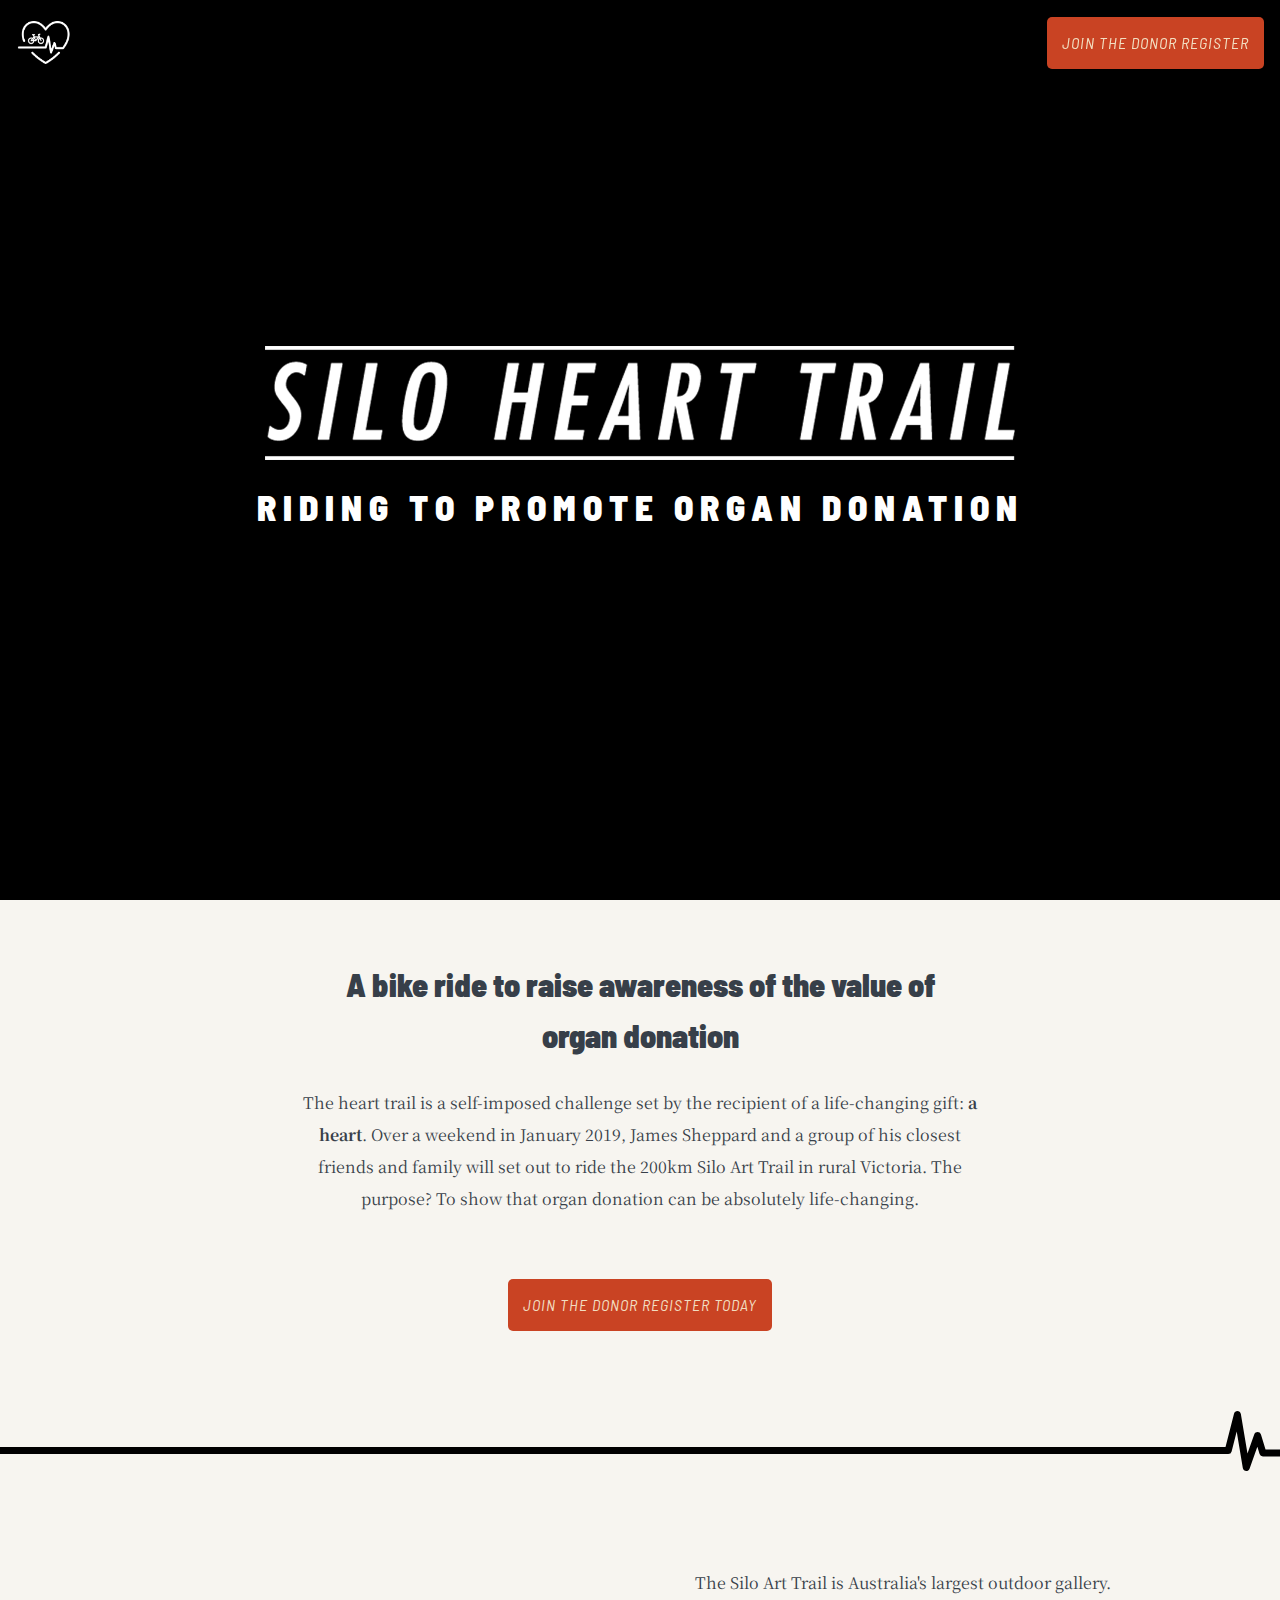
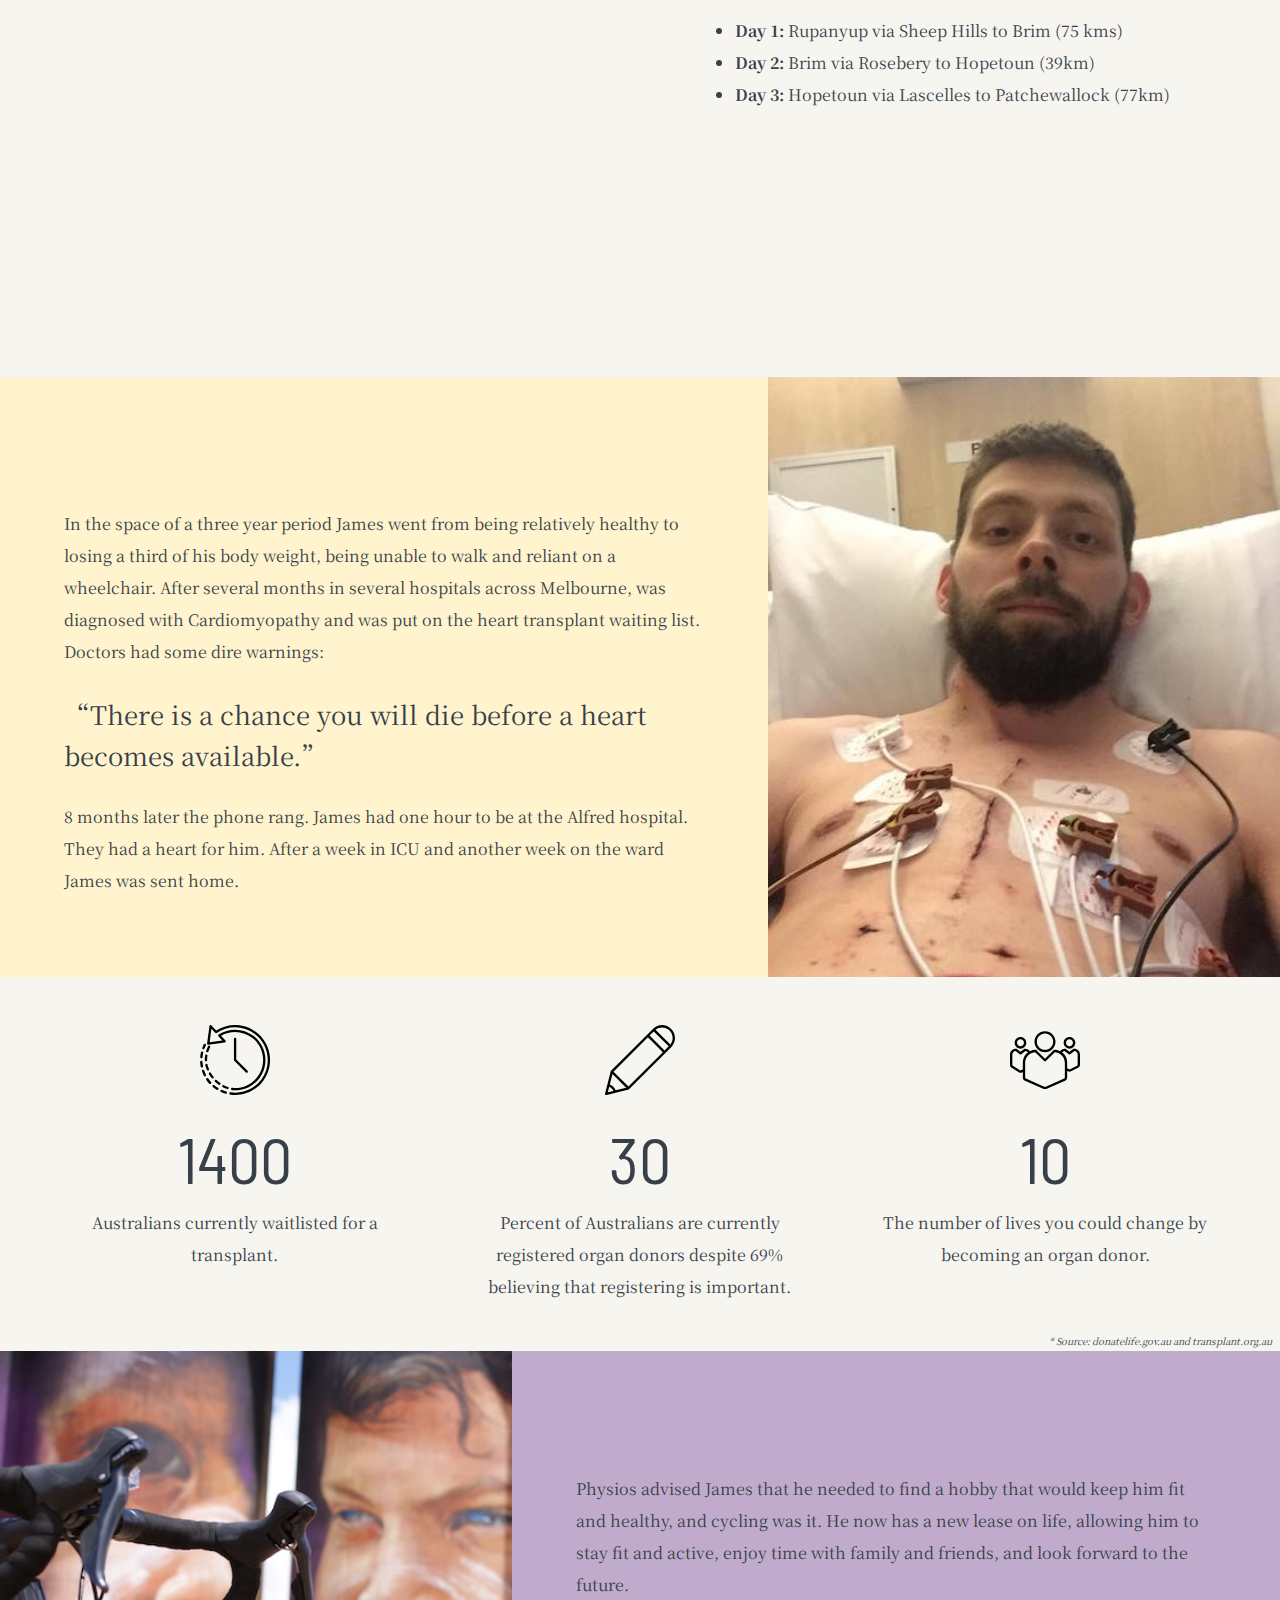
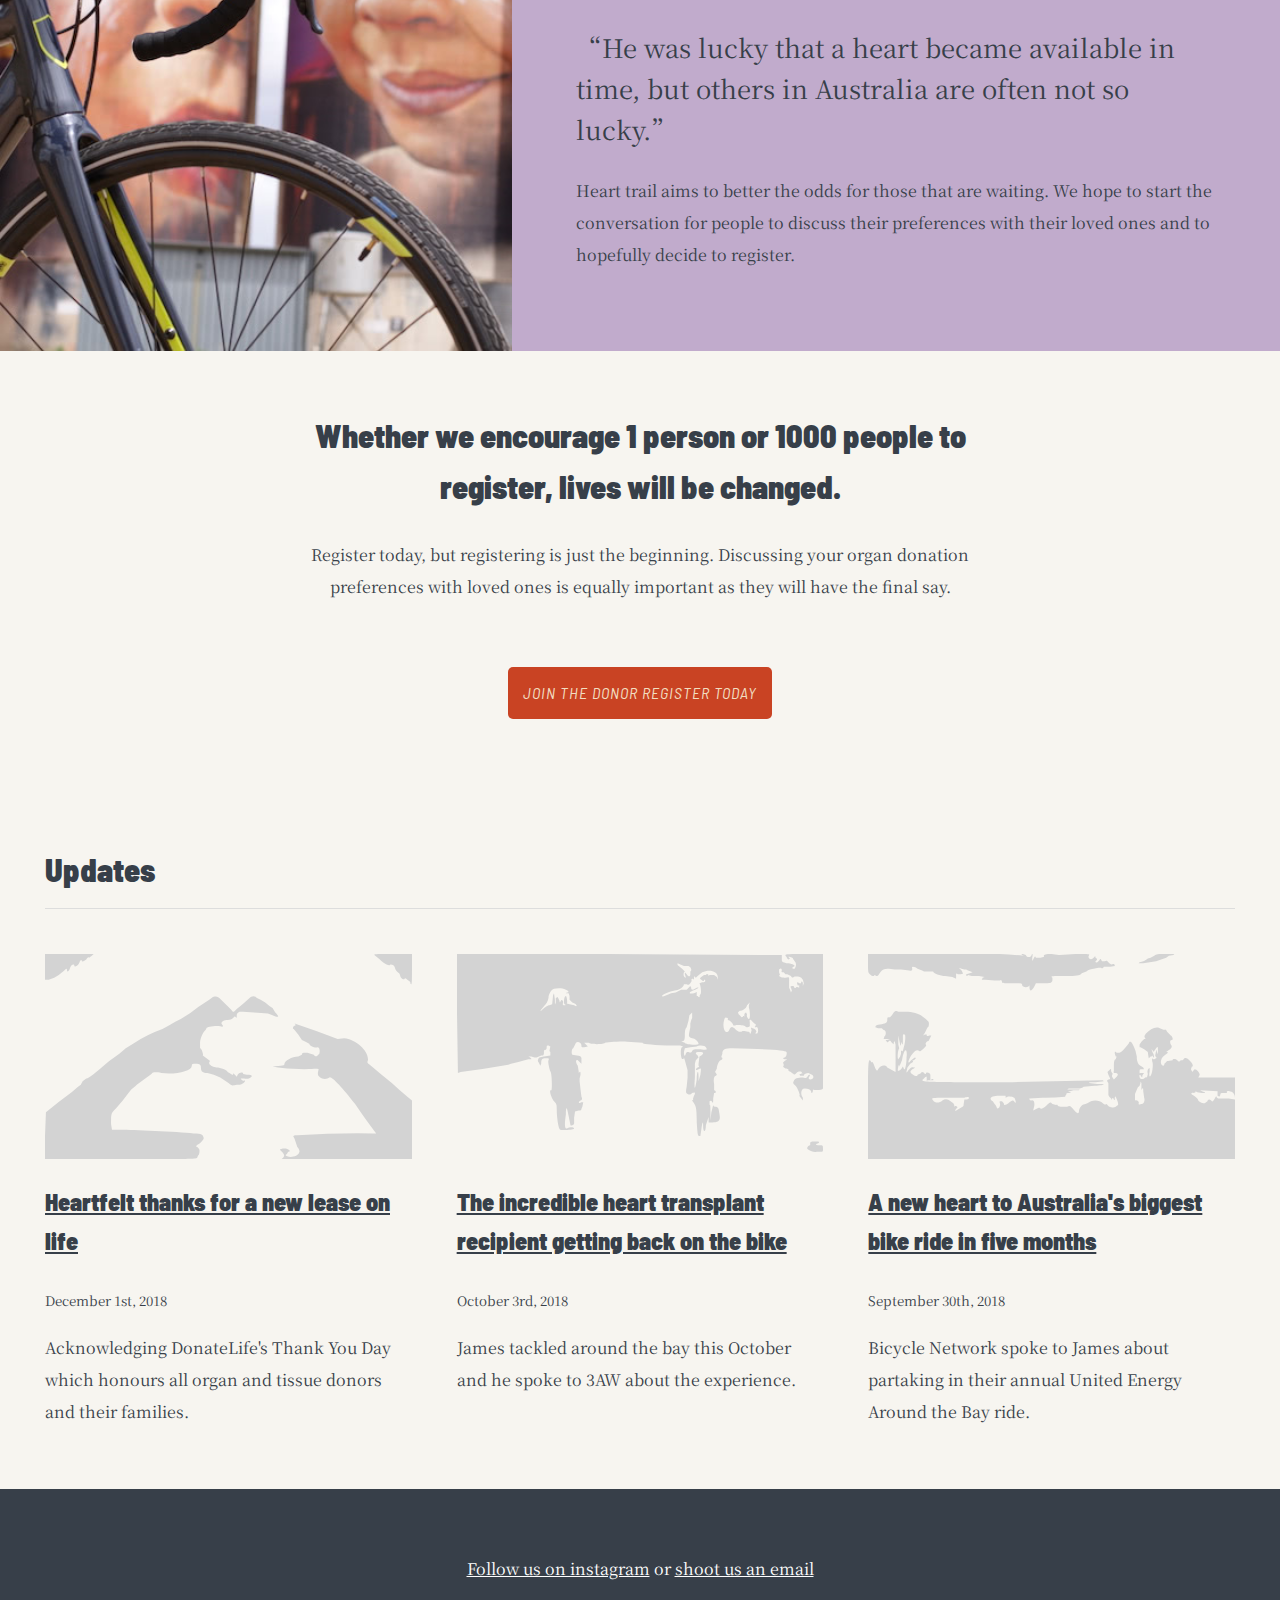
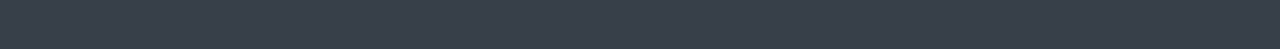
==== index.html @ fca8af02 "Release" ====
<!DOCTYPE html><html><head><meta charset="utf-8"/><meta http-equiv="x-ua-compatible" content="ie=edge"/><meta name="viewport" content="width=device-width, initial-scale=1, shrink-to-fit=no"/><link rel="preload" href="/component---src-layouts-index-js-cc454769aab9dc9fc3fd.js" as="script"/><link rel="preload" href="/component---src-pages-index-js-e115b8ac380784c0a01c.js" as="script"/><link rel="preload" href="/path---index-ddc762ea884801e87db3.js" as="script"/><link rel="preload" href="/app-7239549b64595fd2ca27.js" as="script"/><link rel="preload" href="/commons-a837d8909aac60784ccc.js" as="script"/><title data-react-helmet="true">Silo Heart Trail</title><link data-react-helmet="true" rel="apple-touch-icon" sizes="57x57" href="/apple-icon-57x57.png"/><link data-react-helmet="true" rel="apple-touch-icon" sizes="60x60" href="/apple-icon-60x60.png"/><link data-react-helmet="true" rel="apple-touch-icon" sizes="72x72" href="/apple-icon-72x72.png"/><link data-react-helmet="true" rel="apple-touch-icon" sizes="76x76" href="/apple-icon-76x76.png"/><link data-react-helmet="true" rel="apple-touch-icon" sizes="114x114" href="/apple-icon-114x114.png"/><link data-react-helmet="true" rel="apple-touch-icon" sizes="120x120" href="/apple-icon-120x120.png"/><link data-react-helmet="true" rel="apple-touch-icon" sizes="144x144" href="/apple-icon-144x144.png"/><link data-react-helmet="true" rel="apple-touch-icon" sizes="152x152" href="/apple-icon-152x152.png"/><link data-react-helmet="true" rel="apple-touch-icon" sizes="180x180" href="/apple-icon-180x180.png"/><link data-react-helmet="true" rel="icon" type="image/png" sizes="192x192" href="/android-icon-192x192.png"/><link data-react-helmet="true" rel="icon" type="image/png" sizes="32x32" href="/favicon-32x32.png"/><link data-react-helmet="true" rel="icon" type="image/png" sizes="96x96" href="/favicon-96x96.png"/><link data-react-helmet="true" rel="icon" type="image/png" sizes="16x16" href="/favicon-16x16.png"/><meta data-react-helmet="true" name="description" content="A bike ride to raise awareness for organ donation"/><meta data-react-helmet="true" name="image" content="https://www.hearttrail.com/og-image.jpg"/><meta data-react-helmet="true" property="og:url" content="https://www.hearttrail.com/"/><meta data-react-helmet="true" property="og:title" content="Silo Heart Trail"/><meta data-react-helmet="true" property="og:description" content="A bike ride to raise awareness for organ donation"/><meta data-react-helmet="true" property="og:image" content="https://www.hearttrail.com/og-image.jpg"/><meta data-react-helmet="true" name="twitter:card" content="summary_large_image"/><meta data-react-helmet="true" name="twitter:title" content="Silo Heart Trail"/><meta data-react-helmet="true" name="twitter:description" content="A bike ride to raise awareness for organ donation"/><meta data-react-helmet="true" name="twitter:image" content="https://www.hearttrail.com/og-image.jpg"/><style id="gatsby-inlined-css">@import url(https://fonts.googleapis.com/css?family=Noto+Serif+SC);@import url(https://fonts.googleapis.com/css?family=Barlow+Semi+Condensed:500,500i);*{box-sizing:border-box}body{background-color:#f7f5f0;color:#373f49;font-family:Noto Serif SC,serif;font-size:1em;line-height:2;margin:0}img{display:block;width:100%}h1,h2,h3{font-family:Barlow Semi Condensed,sans-serif;font-size:2em;font-weight:900;line-height:1.6}a{color:currentColor}.wrapper{width:calc(100% - 10vmin);margin:0 auto;padding:5vmin 0}.article-list{margin:0;padding:0;list-style:none;display:grid;grid-template-columns:repeat(auto-fit,minmax(200px,1fr));grid-gap:5vmin}.section-headline{padding:0 0 .4em;margin:0 0 5vmin;border-bottom:1px solid #ddd}.list-inline{margin:0;padding:0;list-style:none}.list-inline li{display:inline-block}.src-components-cta-button----styles-module---button---3pT_7{background-color:#c94323;border-radius:5px;color:#f2dec1;display:inline-block;font-family:Barlow Semi Condensed,sans-serif;font-style:italic;letter-spacing:1px;padding:10px 15px;text-decoration:none;text-transform:uppercase}.src-components-cta-button----styles-module---button---3pT_7:hover{background-color:#b33c1f}.src-components-cta-button----styles-module---button---3pT_7:active{background-color:#9e351b}.src-components-navigation----styles-module---navigation---39_J_{align-items:center;background:linear-gradient(rgba(0,0,0,.2),transparent);color:#000;display:flex;height:85px;justify-content:space-between;padding:1rem;position:fixed;margin:0;width:100%;z-index:1000}.src-components-navigation----styles-module---logoContainer---lOCb8{height:80%}.src-components-navigation----styles-module---logo---19_dL{height:100%;width:auto}.src-components-navigation----styles-module---ctaButton---2ELAG{box-shadow:0 5px 10px 0 rgba(0,0,0,.3)}.src-components-hero----styles-module---hero---2W0nP{background-color:#000;background-position:60% 100%;background-repeat:no-repeat;background-size:cover;color:#fff;display:flex;flex-direction:column;height:100vh;justify-content:center;text-align:center}.src-components-hero----styles-module---hero---2W0nP .src-components-hero----styles-module---title---2YGsY{margin:0 auto;max-width:90%}@media (min-width:576px){.src-components-hero----styles-module---hero---2W0nP .src-components-hero----styles-module---title---2YGsY{width:750px}}.src-components-hero----styles-module---hero---2W0nP .src-components-hero----styles-module---heroSubtitle---2w_hu{font-size:1rem;letter-spacing:3px;text-transform:uppercase}@media (min-width:576px){.src-components-hero----styles-module---hero---2W0nP .src-components-hero----styles-module---heroSubtitle---2w_hu{font-size:1.6rem;letter-spacing:4px;line-height:1}}@media (min-width:768px){.src-components-hero----styles-module---hero---2W0nP .src-components-hero----styles-module---heroSubtitle---2w_hu{font-size:2.05rem;letter-spacing:6px}}@media (min-width:992px){.src-components-hero----styles-module---hero---2W0nP .src-components-hero----styles-module---heroSubtitle---2w_hu{font-size:2.2rem;letter-spacing:7px}}.src-components-article-preview----styles-module---previewTitle---2T1il{font-size:1.5em}.src-components-article-preview----styles-module---tag---2JHIR{color:#a0a0a0;text-decoration:none;display:inline-block;padding:.33333rem .5rem;line-height:1;border-radius:2px;border:1px solid #a0a0a0;margin-right:.5em}.src-components-content-block----styles-module---contentBlock---3szlz{align-items:flex-end;display:flex;flex-direction:column}@media (min-width:768px){.src-components-content-block----styles-module---contentBlock---3szlz{flex-direction:row}.src-components-content-block----styles-module---contentBlock---3szlz.src-components-content-block----styles-module---imageLeft---1xeI3{flex-direction:row-reverse}}.src-components-content-block----styles-module---contentBlock---3szlz.src-components-content-block----styles-module---green---3M6R9{background-color:#b6d298}.src-components-content-block----styles-module---contentBlock---3szlz.src-components-content-block----styles-module---grey---1Sm4p{background-color:#a29fab}.src-components-content-block----styles-module---contentBlock---3szlz.src-components-content-block----styles-module---orange---1oyPn{background-color:#fcc397}.src-components-content-block----styles-module---contentBlock---3szlz.src-components-content-block----styles-module---purple---1hUdh{background-color:#c1abcc}.src-components-content-block----styles-module---contentBlock---3szlz.src-components-content-block----styles-module---red---2HUXj{background-color:#e27257}.src-components-content-block----styles-module---contentBlock---3szlz.src-components-content-block----styles-module---yellow---2DU6N{background-color:#fff4cd}.src-components-content-block----styles-module---contentContainer---2kOhf{padding:3rem 2rem}@media (min-width:768px){.src-components-content-block----styles-module---contentContainer---2kOhf{flex:1;padding:4rem}}.src-components-content-block----styles-module---content---6bc-O{max-width:700px}.src-components-content-block----styles-module---imageContainer---3Lcdu{background-size:cover;background-position:50% 50%;background-repeat:no-repeat;min-height:600px;width:100%}@media (min-width:768px){.src-components-content-block----styles-module---imageContainer---3Lcdu{align-self:stretch;width:40%}}.src-components-divider----styles-module---divider---ytRnc{display:flex;justify-content:flex-end;overflow:hidden;position:relative;width:100%}.src-components-divider----styles-module---divider---ytRnc:before{border-bottom:7px solid #000;content:"";position:absolute;top:36px;left:0;right:140px}.src-components-divider----styles-module---bike---1buzZ{position:absolute;height:20px;left:0;top:10px;width:auto}.src-components-divider----styles-module---line---6Bp6H{height:60px;margin:0 -10px;width:156px}.src-components-footer----styles-module---footer---2j8xa{background-color:#373f49;color:#fff;padding:3rem;text-align:center}.src-components-map----styles-module---mapBlock---3JMV6{display:flex;flex-direction:column-reverse;padding:3rem 0}@media (min-width:576px){.src-components-map----styles-module---mapBlock---3JMV6{flex-direction:row}}.src-components-map----styles-module---mapContainer---3e3XO{flex:1.2}.src-components-map----styles-module---contentContainer---1PGYp{flex:1;padding:3rem 2rem}.src-components-quote----styles-module---quote---2xmKM{font-size:1.6rem;line-height:1.6;text-align:center}@media (min-width:576px){.src-components-quote----styles-module---quote---2xmKM{text-align:left}}.src-components-quote-block----styles-module---quoteBlock---3FRM9{padding:2rem 3rem;text-align:center}.src-components-quote-block----styles-module---quoteBlock---3FRM9.src-components-quote-block----styles-module---green---3xyEG{background-color:#b6d298}.src-components-quote-block----styles-module---quoteBlock---3FRM9.src-components-quote-block----styles-module---grey---bXV7L{background-color:#a29fab}.src-components-quote-block----styles-module---quoteBlock---3FRM9.src-components-quote-block----styles-module---orange---j7e1D{background-color:#fcc397}.src-components-quote-block----styles-module---quoteBlock---3FRM9.src-components-quote-block----styles-module---purple---HpNTU{background-color:#c1abcc}.src-components-quote-block----styles-module---quoteBlock---3FRM9.src-components-quote-block----styles-module---red---a7MGt{background-color:#e27257}.src-components-quote-block----styles-module---quoteBlock---3FRM9.src-components-quote-block----styles-module---yellow---20Njt{background-color:#fff4cd}.src-components-quote-block----styles-module---contentContainer---ecSvd{margin:0 auto;max-width:700px}.src-components-stats----styles-module---stats---2e7qT{display:flex;flex-direction:column;padding:3rem 2rem;position:relative}@media (min-width:576px){.src-components-stats----styles-module---stats---2e7qT{align-items:flex-start;flex-direction:row}}.src-components-stats----styles-module---stat---2Im7V{display:flex;flex:1;padding-bottom:3rem}@media (min-width:576px){.src-components-stats----styles-module---stat---2Im7V{align-items:center;flex-direction:column;padding:0 2rem;text-align:center}}.src-components-stats----styles-module---stat---2Im7V:last-child{padding-bottom:0}.src-components-stats----styles-module---number---3-1wa{font-family:Barlow Semi Condensed,sans-serif;font-size:4rem;line-height:1;margin-bottom:1rem}.src-components-stats----styles-module---image---2kXVk{flex-shrink:0;height:70px;margin-right:2rem;width:70px}@media (min-width:576px){.src-components-stats----styles-module---image---2kXVk{margin-bottom:2rem;margin-right:0}}.src-components-stats----styles-module---disclaimer---RX7Ig{bottom:0;font-size:.6rem;font-style:italic;margin-bottom:0;position:absolute;right:.5rem}.src-pages----index-module---ctaButton---36VyM{margin:3rem 0}</style></head><body><div id="___gatsby"><div data-reactroot="" data-reactid="1" data-react-checksum="-1071280910"><nav role="navigation" class="src-components-navigation----styles-module---navigation---39_J_" data-reactid="2"><a class="src-components-navigation----styles-module---logoContainer---lOCb8" href="/" data-reactid="3"><img class="src-components-navigation----styles-module---logo---19_dL" src="/static/heart-logo.56ad425d.png" alt="Heart Trail Logo" data-reactid="4"/></a><a class="src-components-cta-button----styles-module---button---3pT_7 src-components-navigation----styles-module---ctaButton---2ELAG" href="https://donatelife.gov.au/hearttrail" data-reactid="5">Join the donor register</a></nav><div data-reactid="6"><!-- react-empty: 7 --><div class="src-components-hero----styles-module---hero---2W0nP" style="background-image:url(//images.ctfassets.net/rv58247zilug/5sikIWzqUMyYU4CMIKmEqe/7f3d601f1e54018a4fa730053cbeda6f/hero.jpg);" data-reactid="8"><div style="opacity:1;transform:translateY(0vh);" data-reactid="9"><img alt="Silo Heart Trail" class="src-components-hero----styles-module---title---2YGsY" src="/static/title.1c520381.png" data-reactid="10"/><h2 class="src-components-hero----styles-module---heroSubtitle---2w_hu" data-reactid="11">Riding to promote organ donation</h2></div></div><div class="src-components-quote-block----styles-module---quoteBlock---3FRM9" data-reactid="12"><div class="src-components-quote-block----styles-module---contentContainer---ecSvd" data-reactid="13"><h2 data-reactid="14">A bike ride to raise awareness of the value of organ donation</h2><p data-reactid="15"><!-- react-text: 16 -->The heart trail is a self-imposed challenge set by the recipient of a life-changing gift: <!-- /react-text --><strong data-reactid="17">a heart</strong><!-- react-text: 18 -->. Over a weekend in January 2019, James Sheppard and a group of his closest friends and family will set out to ride the 200km Silo Art Trail in rural Victoria. The purpose? To show that organ donation can be absolutely life-changing.<!-- /react-text --></p><a class="src-components-cta-button----styles-module---button---3pT_7 src-pages----index-module---ctaButton---36VyM" href="https://donatelife.gov.au/hearttrail" data-reactid="19">Join the donor register today</a></div></div><div class="src-components-divider----styles-module---divider---ytRnc" data-reactid="20"><img class="src-components-divider----styles-module---bike---1buzZ" src="[data-uri]" style="left:-35px;" data-reactid="21"/><img class="src-components-divider----styles-module---line---6Bp6H" src="[data-uri]" data-reactid="22"/></div><div class="src-components-map----styles-module---mapBlock---3JMV6" data-reactid="23"><div class="src-components-map----styles-module---mapContainer---3e3XO" data-reactid="24"><iframe src="https://snazzymaps.com/embed/119288" width="100%" height="400px" style="border:none;" data-reactid="25"></iframe></div><div class="src-components-map----styles-module---contentContainer---1PGYp" data-reactid="26"><!-- react-text: 27 -->The Silo Art Trail is Australia&#x27;s largest outdoor gallery.<!-- /react-text --><ul data-reactid="28"><li data-reactid="29"><strong data-reactid="30">Day 1:</strong><!-- react-text: 31 --> Rupanyup via Sheep Hills to Brim (75 kms)<!-- /react-text --></li><li data-reactid="32"><strong data-reactid="33">Day 2:</strong><!-- react-text: 34 --> Brim via Rosebery to Hopetoun (39km)<!-- /react-text --></li><li data-reactid="35"><strong data-reactid="36">Day 3:</strong><!-- react-text: 37 --> Hopetoun via Lascelles to Patchewallock (77km)<!-- /react-text --></li></ul></div></div><div class="src-components-content-block----styles-module---contentBlock---3szlz src-components-content-block----styles-module---yellow---2DU6N" data-reactid="38"><div class="src-components-content-block----styles-module---contentContainer---2kOhf" data-reactid="39"><div class="src-components-content-block----styles-module---content---6bc-O" data-reactid="40"><p data-reactid="41">In the space of a three year period James went from being relatively healthy to losing a third of his body weight, being unable to walk and reliant on a wheelchair. After several months in several hospitals across Melbourne, was diagnosed with Cardiomyopathy and was put on the heart transplant waiting list. Doctors had some dire warnings:</p><p class="src-components-quote----styles-module---quote---2xmKM" data-reactid="42"><!-- react-text: 43 -->“<!-- /react-text --><!-- react-text: 44 -->There is a chance you will die before a heart becomes available.<!-- /react-text --><!-- react-text: 45 -->”<!-- /react-text --></p><p data-reactid="46">8 months later the phone rang. James had one hour to be at the Alfred hospital. They had a heart for him. After a week in ICU and another week on the ward James was sent home.</p></div></div><div class="src-components-content-block----styles-module---imageContainer---3Lcdu" style="background-image:url(/static/james-recovery.f4b217a0.jpg);" data-reactid="47"></div></div><div class="src-components-stats----styles-module---stats---2e7qT" data-reactid="48"><div class="src-components-stats----styles-module---stat---2Im7V" data-reactid="49"><img alt="Clock icon" class="src-components-stats----styles-module---image---2kXVk" src="[data-uri]" data-reactid="50"/><div data-reactid="51"><div class="src-components-stats----styles-module---number---3-1wa" data-reactid="52">1400</div><div data-reactid="53">Australians currently waitlisted for a transplant.</div></div></div><div class="src-components-stats----styles-module---stat---2Im7V" data-reactid="54"><img alt="Pencil icon" class="src-components-stats----styles-module---image---2kXVk" src="[data-uri]" data-reactid="55"/><div data-reactid="56"><div class="src-components-stats----styles-module---number---3-1wa" data-reactid="57">30</div><div data-reactid="58">Percent of Australians are currently registered organ donors despite 69% believing that registering is important.</div></div></div><div class="src-components-stats----styles-module---stat---2Im7V" data-reactid="59"><img alt="People icon" class="src-components-stats----styles-module---image---2kXVk" src="[data-uri]" data-reactid="60"/><div data-reactid="61"><div class="src-components-stats----styles-module---number---3-1wa" data-reactid="62">10</div><div data-reactid="63">The number of lives you could change by becoming an organ donor.</div></div></div><p class="src-components-stats----styles-module---disclaimer---RX7Ig" data-reactid="64">* Source: donatelife.gov.au and transplant.org.au</p></div><div class="src-components-content-block----styles-module---contentBlock---3szlz src-components-content-block----styles-module---imageLeft---1xeI3 src-components-content-block----styles-module---purple---1hUdh" data-reactid="65"><div class="src-components-content-block----styles-module---contentContainer---2kOhf" data-reactid="66"><div class="src-components-content-block----styles-module---content---6bc-O" data-reactid="67"><p data-reactid="68">Physios advised James that he needed to find a hobby that would keep him fit and healthy, and cycling was it. He now has a new lease on life, allowing him to stay fit and active, enjoy time with family and friends, and look forward to the future.</p><p class="src-components-quote----styles-module---quote---2xmKM" data-reactid="69"><!-- react-text: 70 -->“<!-- /react-text --><!-- react-text: 71 -->He was lucky that a heart became available in time, but others in Australia are often not so lucky.<!-- /react-text --><!-- react-text: 72 -->”<!-- /react-text --></p><p data-reactid="73">Heart trail aims to better the odds for those that are waiting. We hope to start the conversation for people to discuss their preferences with their loved ones and to hopefully decide to register.</p></div></div><div class="src-components-content-block----styles-module---imageContainer---3Lcdu" style="background-image:url(/static/bike-close-up.6ebe3f73.jpg);" data-reactid="74"></div></div><div class="src-components-quote-block----styles-module---quoteBlock---3FRM9" data-reactid="75"><div class="src-components-quote-block----styles-module---contentContainer---ecSvd" data-reactid="76"><h2 data-reactid="77">Whether we encourage 1 person or 1000 people to register, lives will be changed.</h2><p data-reactid="78">Register today, but registering is just the beginning. Discussing your organ donation preferences with loved ones is equally important as they will have the final say.</p><a class="src-components-cta-button----styles-module---button---3pT_7 src-pages----index-module---ctaButton---36VyM" href="https://donatelife.gov.au/hearttrail" data-reactid="79">Join the donor register today</a></div></div><div class="wrapper" data-reactid="80"><h2 class="section-headline" data-reactid="81">Updates</h2><ul class="article-list" data-reactid="82"><li data-reactid="83"><div data-reactid="84"><div class=" gatsby-image-outer-wrapper" style="position:relative;" data-reactid="85"><div class=" gatsby-image-wrapper" style="position:relative;overflow:hidden;" data-reactid="86"><div style="width:100%;padding-bottom:56%;" data-reactid="87"></div><img alt="" src="data:image/svg+xml,%3csvg xmlns=&#x27;http://www.w3.org/2000/svg&#x27; width=&#x27;400&#x27; height=&#x27;224&#x27; viewBox=&#x27;0 0 400 224&#x27; version=&#x27;1&#x27;%3e%3cpath d=&#x27;M0 14v14h4l6-2 5-3 6-5c2-2 3-3 3 0 0 2 2 1 3-2 1-4 5-6 5-3 1 2 5-1 6-5 1-1 1-2 2-1 0 2 2 1 5-1 1-2 3-3 3-2l3-2 2-2H0v14M359 1l6 5c4 4 9 7 11 6 1-1 4 0 5 2 1 4 3 6 5 7l1 2c0 3 4 6 5 4 1-1 1 0 4 2 2 1 3 3 2 3l1 1c1 1 1-5 1-16V0h-21c-17 0-21 0-20 1M183 47l-4 3-12 8a111 111 0 0 1-19 13l-6 3-7 4-7 4a149 149 0 0 0-32 16l-8 5-7 6-11 8c-17 15-24 20-25 19l-4 3-2 4-3 2-7 6a455 455 0 0 0-28 22l-1 26v25h83c82 0 83 0 83-2l1-2c1 0 2-5 1-7l-2-2c-2 0-1-2 1-3s6-5 6-7c-1-4-2-5-11-5-18-2-68-4-79-4H73l-1-6c0-12 0-12 5-17a156 156 0 0 0 14-17l3-4 5-4 1-1 16-12c2-2 4-2 11-1 15 2 33-2 33-8 0-2 1-2 4-2 5 0 6 1 6 5 0 3 2 5 7 5l7 2 7 3 9 6c3 3 4 3 9 2 5 0 7-1 9-4v-1c-1 1-3 0-4-1s-1-1 3-1c3 1 6 0 7-1 3-2 1-3-4-3l-4-1c0-2-4-2-6 1l-1 2-2-2c-2-2-2-2-2 0h-1l-3-2-2-1c0-2-8-5-12-5-3 0-7-2-8-4v-2l1-1-4-3-4-3c1-2-2-9-3-8v-6c0-5 4-13 6-14l1-2c0-1 9-3 15-2 3 1 4 0 2-2s1-5 6-5c3 0 4 0 6-2s2-2 3-1 1 1 1-2c0-2 1-3 3-4h4l12 1 15 1 5 2c7 3 8 2 3-3l-3-5-3-2-5-4-5-3-4-2c-3-3-6-2-8 0a218 218 0 0 1-14 12c-4 4-4 4-6 1l-13-13c-3-2-6-2-7-1m89 29l1 1v1c-2 0-4 3-2 4l1 1 4 5 4 6 4 2 4 2c0 2 6 5 9 4 2 0 3 3 2 7-3 3-4 4-6 1l-7-2c-5 0-6 0-6 2l-4 2c-7 0-15 5-15 8 0 2-1 2-4 2l-9 1 6 1 10 1 19 1c15-1 16-1 15 1-1 4-1 6 2 8 2 2 8 2 10 0s14 11 28 29a619 619 0 0 0 23 32h-4a1022 1022 0 0 0-82 2c-4 0-5 1-4 2l1 2 3 9c2 2 3 5 2 6-1 4-9 6-13 4-2 0-2-2-1-2l1-1 1-2c3 0 2-2-1-3s-8 0-8 1l3 3c2 3 2 3 1 5l-2 2h142v-64l-5-4a356 356 0 0 1-17-15 1029 1029 0 0 1-24-20c-3-2-3-3-2-5 1-10-13-23-26-24l-7 1a958 958 0 0 0-47-17&#x27; fill=&#x27;lightgray&#x27; fill-rule=&#x27;evenodd&#x27;/%3e%3c/svg%3e" style="position:absolute;top:0;left:0;transition:opacity 0.5s;width:100%;height:100%;object-fit:cover;object-position:center;opacity:1;transition-delay:0.25s;" data-reactid="88"/><noscript data-reactid="89"><img src="//images.ctfassets.net/rv58247zilug/60oA6UgjleqS6QG0GMuuui/7000625d0f9978e5c722c42d870b5686/beautiful-hands-heart.jpg?w=350&h=196&q=50&fit=scale" srcset="//images.ctfassets.net/rv58247zilug/60oA6UgjleqS6QG0GMuuui/7000625d0f9978e5c722c42d870b5686/beautiful-hands-heart.jpg?w=88&h=49&q=50&fit=scale 88w,
//images.ctfassets.net/rv58247zilug/60oA6UgjleqS6QG0GMuuui/7000625d0f9978e5c722c42d870b5686/beautiful-hands-heart.jpg?w=175&h=98&q=50&fit=scale 175w,
//images.ctfassets.net/rv58247zilug/60oA6UgjleqS6QG0GMuuui/7000625d0f9978e5c722c42d870b5686/beautiful-hands-heart.jpg?w=350&h=196&q=50&fit=scale 350w,
//images.ctfassets.net/rv58247zilug/60oA6UgjleqS6QG0GMuuui/7000625d0f9978e5c722c42d870b5686/beautiful-hands-heart.jpg?w=525&h=294&q=50&fit=scale 525w,
//images.ctfassets.net/rv58247zilug/60oA6UgjleqS6QG0GMuuui/7000625d0f9978e5c722c42d870b5686/beautiful-hands-heart.jpg?w=700&h=392&q=50&fit=scale 700w,
//images.ctfassets.net/rv58247zilug/60oA6UgjleqS6QG0GMuuui/7000625d0f9978e5c722c42d870b5686/beautiful-hands-heart.jpg?w=1050&h=588&q=50&fit=scale 1050w,
//images.ctfassets.net/rv58247zilug/60oA6UgjleqS6QG0GMuuui/7000625d0f9978e5c722c42d870b5686/beautiful-hands-heart.jpg?w=6960&h=3898&q=50&fit=scale 6960w" alt="" sizes="(max-width: 350px) 100vw, 350px" style="position:absolute;top:0;left:0;transition:opacity 0.5s;transition-delay:0.5s;opacity:1;width:100%;height:100%;object-fit:cover;object-position:center"/></noscript></div></div><h3 class="src-components-article-preview----styles-module---previewTitle---2T1il" data-reactid="90"><a href="/blog/heartfelt-thanks-for-a-new-lease-on-life" data-reactid="91">Heartfelt thanks for a new lease on life</a></h3><small data-reactid="92">December 1st, 2018</small><p data-reactid="93"><p>Acknowledging DonateLife's Thank You Day which honours all organ and tissue donors and their families.</p></p></div></li><li data-reactid="94"><div data-reactid="95"><div class=" gatsby-image-outer-wrapper" style="position:relative;" data-reactid="96"><div class=" gatsby-image-wrapper" style="position:relative;overflow:hidden;" data-reactid="97"><div style="width:100%;padding-bottom:56%;" data-reactid="98"></div><img alt="" src="data:image/svg+xml,%3csvg xmlns=&#x27;http://www.w3.org/2000/svg&#x27; width=&#x27;400&#x27; height=&#x27;224&#x27; viewBox=&#x27;0 0 400 224&#x27; version=&#x27;1&#x27;%3e%3cpath d=&#x27;M0 65l1 65 3-1a1155 1155 0 0 0 52-8l3-1 8-2 11-3c4 0 4 0 2-2l-2-1h3l4 1h2l5-2c3 0 3-1 3-4 0-2 1-3 2-2l1-2c0-3 0-3 2-3l2 1-1 5 1 1v4l-7 1-5 1c-2 2-2 5-1 5l1 2 1 2 1-2c0-5 1-6 5-6 3 0 4 0 3 2-1 1 1 10 2 12 2 2 2 22 1 21-3-1 0 8 3 12 3 3 3 4 3 9 0 9 2 22 4 22 3 1 14 0 15-1 0-2-5-2-7-1-3 2-4-1-2-15 0-9 1-9 3 2l2 10c1 1 4 0 4-2v-6l1-7 4-1c2 0 3 0 3-2l1-2 1-5h-2c-3 2-4 0-1-2 2-1 2-2 1-4l-1-8-1-9v-3l1-4c0-3 0-4-1-3s-1 1-1-1l-1-6c-3-4-2-7 0-6l2 2 2 2v-6c0-2-2-3-5-3l-5-1c-1-1-1-6 1-7l1-2 2-4c2-2 6 0 6 3 0 2 0 2 3 2l4-1-1-1-3-3h5c1 2 17 2 18 0 0 0 17-2 24-1a433 433 0 0 0 17 1c-1 1 5 2 26 3h15l3 1-1 1c-1-1-2 5-1 10 0 3 3 4 3 1l1 3 3 11v8l-1 10c-1 6-1 7 1 8s3 1 5-1c3-1 3-1 3 1l-1 2-1 3v2c-2-1-1 0 1 3s3 5 3 21c1 14 1 15 4 15l1-7c1-8 2-11 2-4 0 8 3 7 3-1a11417 11417 0 0 0 3-9v6h4c7 0 9-2 8-8-1-7-1-8-4-9-2 0-3-1-3-2l-2 8-1 9v-9c0-6 0-9-1-8v-4c1-1 2-1 3 1 1 1 1 1 1-4l1-6c2 0 3-2 0-3v-7c-1-5 0-9 2-9l1-1-1-2-1-1 1-2 1-2c0-3 2-8 4-9 2 0 3-3 1-3v-1l1-3c0-5 3-6 11-6 42 1 58 2 59 4 1 1 0 6-2 6l-2 1 2 1h3l-3 2c-2 2-2 2-1 3v2c-1 1-1 1 2 3 2 0 4 1 3 2l1 1 2 1 1 1 2 1c0 1 1 1 3-1s6-2 6 0c1 1 0 1-1 1-2 0-2 0-1 2h4c0-2 3-3 5-3l4 2c3 2 1 5-2 5-2 0-2-2-1-3l1-2c-1 0-2 0-3 2-1 1-2 2-5 1-6 0-9 1-10 4-1 2-1 2 2 5 2 2 6 11 4 11l4 5v-3c-3-4-2-10 2-10s6 1 7 3c0 3 2 2 2-1v-1c2 1 10 1 11-1l1-74V0h-21c-21 0-23 0-20 3l1 2 1 1 2-1-1-1-1-1c1 0 6 1 5 2l2 3c2 2 2 5 0 8h-2c-1-1 0-2 1-2l1-1c0-1-3-3-9-3-4-1-5-1-5-4V1h-24L165 0H0v65m241-53l5 4 3 3c-2 1-2 6 1 7v-1l-1-3c0-2 0-2 2 0 2 3 4 3 4 0v-3c2-1 1-5-2-6h-5l-7-3v2m111 5v3l1 3c-3 1 2 3 6 3 3-1 4-1 4 1v10l1 2 1 3 1-2-1-3c-1-1-1-1 1-2h2c0 2 2 3 3 1h1l2 1v-3c-1 1-2 0-2-1-1-2 0-3 2-1h2c0-3 2-2 2 0v3l1-3-1-4-1-1c0-2-7-3-9-2-1 1-2 1-3-1l-4-2h-2l-2-2c-2 0-3 0-2-2 0-2-1-3-3-1m-84 3l-5 4c-2 2-2 2-3 1s-1-1-1 1v2l-1-1h-1l-1 1c1 1 0 3-1 4-2 2-2 2-4 1h-3c0 3-5 6-10 7-6 1-13 4-14 6 0 1 4 0 10-3l5-1 6-3h6l4-4 1 2c0 2 0 2 2 2l4-2c4-1 1 1-4 3s-5 4 1 3l2-1c1-1 1 0 1 1v3h1c1 2 3 1 2 0l1-2c1 0 1-8-1-12l3-1c3 0 4-1 3-3h-1c0 2-1 2-3 0-2-1-2-1 0-3l3-2h2c1-2 3-1 3 1l1-1h5l3 2 1 3v-3c0-6-9-9-17-5M106 38c-3 1-6 6-6 10-1 4-2 6-5 9l-4 5h1c3-3 7-6 9-6l3-1 1-10 1-2 1 7c0 6 0 6 1 3v-5l2-1 2 4c0 2 1 2 1 1 1-3 3-2 3 1-1 3 0 3 1 3 2 0 2 0 1-1-2 0-1-9 1-9 1 0 2 7 1 8l3 1 5 1 2 1c2 0 0-3-4-4l-3-3v-4l-1-3h-3l1-1c3 0 2-2-1-3-4-2-9-2-13-1m211 18c-1 4-5 6-8 6l-2 2 1 2 1 1 2 2c3 0 3 0 3-2s1-3 2-3l1 2c-1 2 1 5 2 5 2 0 1-11 0-12v-3l1-3-3 3m-63 11l-1 6-2 7c-2 2-2 5-2 9 0 5-1 6-2 6l-2 1h1l3 1c0 2 15 3 15 1s-4-6-7-6c-4-1-4-2-3-7l1-5v-4l1-4 1-2v-6l-3 3m38 5c-2 6 0 15 4 13l1-1 1-2c2-3 3-3 7 1 3 2 5 3 7 1h2l4 1c1 0 2 0 2 2h1l1-4c-1-2-1-3 1-2 3 0 5 4 4 4l-1 2h2c2-2 1-8-1-7-2 0-2 0-1-1 1-2 1-2-1-3l-3-3c-1-2-3-1-2 1v4c1 2-4 3-5 1-1-1-9-2-11-1h-2c0-2-4-6-6-6v-2c-3-1-3-1-4 2m-30 29l-7 1-6 1-1 4c0 4 1 6 2 2 1-2 1-2 3-2 2 1 3 1 4-1s2-2 9-2c7 1 8 1 6-2 0-2-7-3-10-1m-1 8l2 2 1 2-1 1-2 2-1 4v15c-1 14 0 15 2 2 0-9 2-11 2-3v5l2-7c1-7 1-8-2-6s-4 0-1-2c2-1 2-1 1-2v-2l1-8 2-1 2-2c0-2-1-2-4-2s-4 0-4 2m127 96l-2 1v3c-2 0-4 3-3 4 2 2 8 4 10 3h4c3 0 3 0 3-3 0-4 0-4-4-4s-5-1-2-2c2-1 2-1 1-2h-7&#x27; fill=&#x27;lightgray&#x27; fill-rule=&#x27;evenodd&#x27;/%3e%3c/svg%3e" style="position:absolute;top:0;left:0;transition:opacity 0.5s;width:100%;height:100%;object-fit:cover;object-position:center;opacity:1;transition-delay:0.25s;" data-reactid="99"/><noscript data-reactid="100"><img src="//images.ctfassets.net/rv58247zilug/5gAJuQdnssEAuWueSCUWyK/3b7d6ae7cbd45f18f62e91e3aa967209/around-the-bay-2018.jpg?w=350&h=196&q=50&fit=scale" srcset="//images.ctfassets.net/rv58247zilug/5gAJuQdnssEAuWueSCUWyK/3b7d6ae7cbd45f18f62e91e3aa967209/around-the-bay-2018.jpg?w=88&h=49&q=50&fit=scale 88w,
//images.ctfassets.net/rv58247zilug/5gAJuQdnssEAuWueSCUWyK/3b7d6ae7cbd45f18f62e91e3aa967209/around-the-bay-2018.jpg?w=175&h=98&q=50&fit=scale 175w,
//images.ctfassets.net/rv58247zilug/5gAJuQdnssEAuWueSCUWyK/3b7d6ae7cbd45f18f62e91e3aa967209/around-the-bay-2018.jpg?w=350&h=196&q=50&fit=scale 350w,
//images.ctfassets.net/rv58247zilug/5gAJuQdnssEAuWueSCUWyK/3b7d6ae7cbd45f18f62e91e3aa967209/around-the-bay-2018.jpg?w=525&h=294&q=50&fit=scale 525w,
//images.ctfassets.net/rv58247zilug/5gAJuQdnssEAuWueSCUWyK/3b7d6ae7cbd45f18f62e91e3aa967209/around-the-bay-2018.jpg?w=700&h=392&q=50&fit=scale 700w,
//images.ctfassets.net/rv58247zilug/5gAJuQdnssEAuWueSCUWyK/3b7d6ae7cbd45f18f62e91e3aa967209/around-the-bay-2018.jpg?w=1000&h=560&q=50&fit=scale 1000w" alt="" sizes="(max-width: 350px) 100vw, 350px" style="position:absolute;top:0;left:0;transition:opacity 0.5s;transition-delay:0.5s;opacity:1;width:100%;height:100%;object-fit:cover;object-position:center"/></noscript></div></div><h3 class="src-components-article-preview----styles-module---previewTitle---2T1il" data-reactid="101"><a href="/blog/the-incredible-heart-transplant-recipient-getting-back-on-the-bike" data-reactid="102">The incredible heart transplant recipient getting back on the bike</a></h3><small data-reactid="103">October 3rd, 2018</small><p data-reactid="104"><p>James tackled around the bay this October and he spoke to 3AW about the experience.</p></p></div></li><li data-reactid="105"><div data-reactid="106"><div class=" gatsby-image-outer-wrapper" style="position:relative;" data-reactid="107"><div class=" gatsby-image-wrapper" style="position:relative;overflow:hidden;" data-reactid="108"><div style="width:100%;padding-bottom:56%;" data-reactid="109"></div><img alt="" src="data:image/svg+xml,%3csvg xmlns=&#x27;http://www.w3.org/2000/svg&#x27; width=&#x27;400&#x27; height=&#x27;224&#x27; viewBox=&#x27;0 0 400 224&#x27; version=&#x27;1&#x27;%3e%3cpath d=&#x27;M0 10c0 9 0 10 2 12s5 3 5 1h1c0 2 3 1 4-1 3-5 5-6 11-6l6 1h7l9 1c2 1 4 0 3-3-1-2 4-1 6 1l5 2 2 1h10c0 2 8 5 13 5l8 1 4 2v-3c0-3 0-3 2-2h3c3 0 3 0 1-4l-3-3 3 1 3 1h2l2 1 3 1 2 1-3 1-4 1c0 2 1 3 2 1l4 1h8l6 1-2 1-1 2h4l10 1h6l1-1 1 2c0 2 1 2 11 2s11 0 11 2c0 3 8 3 8 0v2c0 5 2 5 5 0l2-4h8c8 0 9 0 10-3v-3c-3-2 0-2 15-2 11 0 15-1 16-2l1-1 5-2c2-2 6-3 8-3l5-1h3c1 1 2 1 3-1h7l5-1c0-2-1-2-2-2-2 1-3 0-5-2s-2-2-4-1h-3l-1-2c-1-1-1 0-2 1l-2 2c-2 1-3-1-1-2 1-1 1-2-1-3 0-2-1-2-1-1l-2 2c-3 2-6-1-4-4 1-1-2-1-15-1l-17 1h-1l-8-1c-8 0-9 1-8 3l-4 1h-5c-1-2-1-2-3 2-1 2-1 2-1-2 1-4 0-6-1-2-1 2-5 2-6-1l-3-1c-2 0-2 0-1 1l2 1a582 582 0 0 0-88-2H0v10m312-8l-4 2-3 1c-2 2-6 4-9 4l-1 1h5l14-2 11-4 3-2 5-1c2-1 0-1-8-1-9 0-11 0-13 2M28 64l-2 3-2 2c-3 0-3 0-3 3s-2 4-8 5c-3 0-5 1-5 3l3 1h4l2 2c3 0 3 5 1 7l-1 3h7l-3 1c-2 0-2 0-1 1 1 2 1 2 3 0 1-1 1-1 3 2 2 2 2 2 2 0l1-2 1 4a1992 1992 0 0 1 0 30l-9-5c-2-4-8-2-10 2-1 2-1 2-3-1l-2-5-1-2c-1 1-2 0-2-1l-1-1c-2 0-2 7-2 54v54h401v-55l-1-44v10h-40l1-2c2-1-2-7-5-7l-2 2c0 2-1 0-2-2l1-3c2 0 1-3-2-6-3-4-6-4-7-2l-1 1h-2c-2 2-2 2-4 0-1-1-5-2-5 0l-5 1h-1l-2 2-1 1c0 2-1 3-3 1-2-3 0-8 3-10l4-3-1-1h-1l3-2c3-2 4-4 2-6-1-2-1-5 1-5s1-4-1-5l-4-4c-1-2-2-3-3-2l-3-1c-5-4-12-1-17 5-2 3-2 3-1 5 1 1 1 1-1 1l-3 3-2 3v3h1l4 2 4 3a82 82 0 0 0 1 7l1-1 1-1h1l1-1 1 2c1 0 1-3-1-6l-1-3 1 1c1 2 1 2 2 1l2-3c2-2 2-2 2 3 0 4 0 4-1 1s-1-3-1-1l-1 5 1 2h1l-1 1-2 1h-1c-1-2-2 0-1 3 1 2 0 13-2 15-1 2-2 0-1-5 0-4 0-4-1-3s-2 3-1 6l-1 4c-1-1-2 0-3 1-2 1-5 1-5-2-1-2 1-3 2 0 1 1 1 1 1-1l1-2 1-1h-4c-1 1-1 0-1-1 0-3 0-3 3-3 2 0 2 0 1-2l-3-2c-2 0-4-5-4-8v-2l-1-4c0-3-5-13-6-12h-1l-1 2-5 6c-3 4-7 5-9 3-1-1-1-1-1 2l1 3h1l-1 3c-1 0-2 2-2 6v7c-1 1 0 2 1 2 4 0 4 2 2 4l-3 3-2-3v-2l1-1-1-1-1-2c0-3 0-3-2-1l-2 2 1 3 1 2 1 2-1 1c-3 0-3 2-1 4v13l1 2 2 2c0 2 0 2 1 0 1-1 1-1 2 1 1 1 1 1 1-1 0-4 1-3 3 3 1 4 1 4-1 5-2 2-7 2-7 1h-1l-1-1-2-2c-1 1-3 0-4-1-3-3-9-4-13-2l-4 2-2 1c-3 0-6 3-7 7 0 4-2 4-6-1-3-4-4-5-7-3h-7l-3-1c0-1-1-2-2-1l-4-1c-2-3-3-2-7 2-4 3-5 4-7 2h-1l-6 3 1-4c1-4 0-8-3-7-1 1-3-2-2-2l14-1a243 243 0 0 0 25-1v-1l1-1c0-2 1-2 3-2 3 0 3 0 1-1l-2-1h2l4-1h5c3-1 2-1-5-1s-8 0-5-1h9c4 0 6-1 7-2l12-1c11-1 14-2 3-2l-9-1c-1-1 1-1 7-1l9-1-1-1-98 2c-103 0-102 0-97-4 3-3 3-3 3 1 0 2 0 2 1 1h6c1-1 0-2-2-1-1 1-1 1-1-1v-4c-1-3-5-3-5-1h-1c-1-2-4-3-4-1l-2 1-2 1c0 2-2 2-6-1-3-2-2-4 2-6 2-1 2-1 0-1-3-1-3 0-6 3-2 3-2 3-2 1l1-4 3-4 3-2v-1c-1-1-1-1 1-1 2-1 3-3 1-3l-4 3c-4 5-4 2 0-5 4-5 6-7 9-5 0 1 2 0 5-3 2-2 3-3 2-4s1-4 3-4l3-6h-2c-3 1-3 1-3-1h-2l-2 1 2-3 2-4 1-2c1 1 2-4 1-6l-3-3-4-3c-3-3-11-5-18-5h-8c-2-1-3-1-5 1m10 28c0 7 0 8-1 6s-1-2-1 0c0 4-1 2-2-4l-1-5v10l1 4c-2 3-2 12-1 12l2-3 1-3v-2c0-2 0-2 1-1s1 0 2-4c2-7 2-14 1-14h-1c-1-1-1 1-1 4m1 16l-1 3-1 5-2 5-1 2c0-3 0-3-1 0-1 5-1 6 3 3l2-3 1 2c1 4 3-4 3-12 1-8-1-10-3-5m258 33l-1 3-2 2-3 7v7c2-1 5 1 4 3 0 1 0 2 3 1 3 0 4-4 3-7l-1-7c0-3 0-4-1-3-1 2-1 2-1-1v-5c-1-2-1-2-1 0m65 8l2 1 3 1c1 1 0 1-3 1l-5-1-2-1v1l-2 1c-2-1-4 1-1 2 2 1 6 4 6 6 0 1 6 4 7 3l3-2c0-2 2-3 4-1s2 1 4-2c1-2 1-3 2-2 0 1 1 2 3 2h10l7 1v-2c0-4-3-7-6-7-2-1-3 0-3 1 1 1 0 1-4 1-2 0-3 0-3 2-1 2-1 2-3 1v-5l-19-1m-219 6c-9 0-12 3-7 6l2 3 1 1 1 2c1 4 4 1 4-3-1-3-1-3 2-3l2 2c0 3 2 2 5 0 4-3 5-4 7-1 1 1 1 1 1-1l-1-3c0-2-7-3-8-2l-2 1v-2h-7m-38 2H86c-16 0-18 0-15 3 2 3 7 3 10 0 3-2 6-2 9 1l3 2 1 2v2l1-1h1c2 1 2 2 0 3-2 3-1 3 2 1l5-3 1-1 1-7h3l2-1c0-2-1-2-5-1&#x27; fill=&#x27;lightgray&#x27; fill-rule=&#x27;evenodd&#x27;/%3e%3c/svg%3e" style="position:absolute;top:0;left:0;transition:opacity 0.5s;width:100%;height:100%;object-fit:cover;object-position:center;opacity:1;transition-delay:0.25s;" data-reactid="110"/><noscript data-reactid="111"><img src="//images.ctfassets.net/rv58247zilug/1tDErg74ZGe22EcSw0gqqG/47fe97fff56398b252d4bcd731328d4f/around-the-bay-riders.jpg?w=350&h=196&q=50&fit=scale" srcset="//images.ctfassets.net/rv58247zilug/1tDErg74ZGe22EcSw0gqqG/47fe97fff56398b252d4bcd731328d4f/around-the-bay-riders.jpg?w=88&h=49&q=50&fit=scale 88w,
//images.ctfassets.net/rv58247zilug/1tDErg74ZGe22EcSw0gqqG/47fe97fff56398b252d4bcd731328d4f/around-the-bay-riders.jpg?w=175&h=98&q=50&fit=scale 175w,
//images.ctfassets.net/rv58247zilug/1tDErg74ZGe22EcSw0gqqG/47fe97fff56398b252d4bcd731328d4f/around-the-bay-riders.jpg?w=350&h=196&q=50&fit=scale 350w,
//images.ctfassets.net/rv58247zilug/1tDErg74ZGe22EcSw0gqqG/47fe97fff56398b252d4bcd731328d4f/around-the-bay-riders.jpg?w=525&h=294&q=50&fit=scale 525w,
//images.ctfassets.net/rv58247zilug/1tDErg74ZGe22EcSw0gqqG/47fe97fff56398b252d4bcd731328d4f/around-the-bay-riders.jpg?w=654&h=366&q=50&fit=scale 654w" alt="" sizes="(max-width: 350px) 100vw, 350px" style="position:absolute;top:0;left:0;transition:opacity 0.5s;transition-delay:0.5s;opacity:1;width:100%;height:100%;object-fit:cover;object-position:center"/></noscript></div></div><h3 class="src-components-article-preview----styles-module---previewTitle---2T1il" data-reactid="112"><a href="/blog/a-new-heart-to-australias-biggest-bike-ride-in-five-months" data-reactid="113">A new heart to Australia&#x27;s biggest bike ride in five months</a></h3><small data-reactid="114">September 30th, 2018</small><p data-reactid="115"><p>Bicycle Network spoke to James about partaking in their annual United Energy Around the Bay ride.</p></p></div></li></ul></div><footer class="src-components-footer----styles-module---footer---2j8xa" data-reactid="116"><p data-reactid="117"><a href="https://www.instagram.com/hearttrailau/" data-reactid="118">Follow us on instagram</a><!-- react-text: 119 --> or<!-- /react-text --><!-- react-text: 120 --> <!-- /react-text --><a href="mailto:info@hearttrail.com" data-reactid="121">shoot us an email</a></p></footer></div></div></div><script id="webpack-manifest">/*<![CDATA[*/window.webpackManifest={"231608221292675":"app-7239549b64595fd2ca27.js","107818501498521":"component---src-templates-blog-post-js-a124f45a91a2543efc9f.js","35783957827783":"component---src-pages-index-js-e115b8ac380784c0a01c.js","60335399758886":"path----557518bd178906f8d58a.js","166739765720218":"path---blog-heartfelt-thanks-for-a-new-lease-on-life-f47257c74ce314fdb01f.js","241127905007750":"path---blog-a-new-heart-to-australias-biggest-bike-ride-in-five-months-0ce49e8370932f23fcee.js","242144010643643":"path---blog-the-incredible-heart-transplant-recipient-getting-back-on-the-bike-05c66061df09931aca60.js","142629428675168":"path---index-ddc762ea884801e87db3.js","114276838955818":"component---src-layouts-index-js-cc454769aab9dc9fc3fd.js"}/*]]>*/</script><script>/*<![CDATA[*/["/commons-a837d8909aac60784ccc.js","/app-7239549b64595fd2ca27.js","/path---index-ddc762ea884801e87db3.js","/component---src-pages-index-js-e115b8ac380784c0a01c.js","/component---src-layouts-index-js-cc454769aab9dc9fc3fd.js"].forEach(function(s){document.write('<script src="'+s+'" defer></'+'script>')})/*]]>*/</script></body></html>
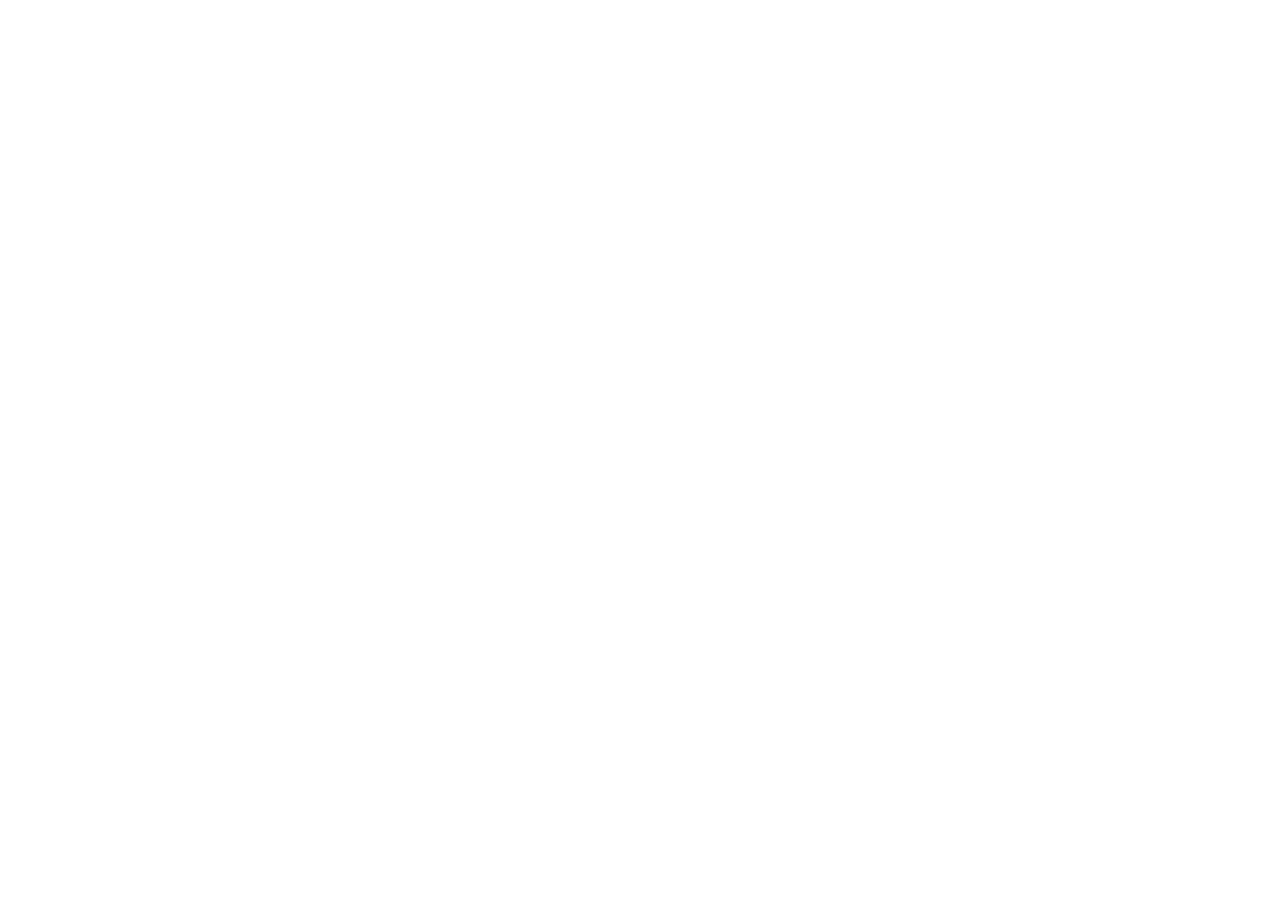
==== commit 9103ed00: "Change site to a redirect" ====
--- a/index.html
+++ b/index.html
@@ -1,16 +1,9 @@
-<!DOCTYPE html><html><head><meta charset="utf-8"/><meta http-equiv="x-ua-compatible" content="ie=edge"/><meta name="viewport" content="width=device-width, initial-scale=1, shrink-to-fit=no"/><link rel="preload" href="/component---src-layouts-index-js-cc454769aab9dc9fc3fd.js" as="script"/><link rel="preload" href="/component---src-pages-index-js-e115b8ac380784c0a01c.js" as="script"/><link rel="preload" href="/path---index-ddc762ea884801e87db3.js" as="script"/><link rel="preload" href="/app-7239549b64595fd2ca27.js" as="script"/><link rel="preload" href="/commons-a837d8909aac60784ccc.js" as="script"/><title data-react-helmet="true">Silo Heart Trail</title><link data-react-helmet="true" rel="apple-touch-icon" sizes="57x57" href="/apple-icon-57x57.png"/><link data-react-helmet="true" rel="apple-touch-icon" sizes="60x60" href="/apple-icon-60x60.png"/><link data-react-helmet="true" rel="apple-touch-icon" sizes="72x72" href="/apple-icon-72x72.png"/><link data-react-helmet="true" rel="apple-touch-icon" sizes="76x76" href="/apple-icon-76x76.png"/><link data-react-helmet="true" rel="apple-touch-icon" sizes="114x114" href="/apple-icon-114x114.png"/><link data-react-helmet="true" rel="apple-touch-icon" sizes="120x120" href="/apple-icon-120x120.png"/><link data-react-helmet="true" rel="apple-touch-icon" sizes="144x144" href="/apple-icon-144x144.png"/><link data-react-helmet="true" rel="apple-touch-icon" sizes="152x152" href="/apple-icon-152x152.png"/><link data-react-helmet="true" rel="apple-touch-icon" sizes="180x180" href="/apple-icon-180x180.png"/><link data-react-helmet="true" rel="icon" type="image/png" sizes="192x192" href="/android-icon-192x192.png"/><link data-react-helmet="true" rel="icon" type="image/png" sizes="32x32" href="/favicon-32x32.png"/><link data-react-helmet="true" rel="icon" type="image/png" sizes="96x96" href="/favicon-96x96.png"/><link data-react-helmet="true" rel="icon" type="image/png" sizes="16x16" href="/favicon-16x16.png"/><meta data-react-helmet="true" name="description" content="A bike ride to raise awareness for organ donation"/><meta data-react-helmet="true" name="image" content="https://www.hearttrail.com/og-image.jpg"/><meta data-react-helmet="true" property="og:url" content="https://www.hearttrail.com/"/><meta data-react-helmet="true" property="og:title" content="Silo Heart Trail"/><meta data-react-helmet="true" property="og:description" content="A bike ride to raise awareness for organ donation"/><meta data-react-helmet="true" property="og:image" content="https://www.hearttrail.com/og-image.jpg"/><meta data-react-helmet="true" name="twitter:card" content="summary_large_image"/><meta data-react-helmet="true" name="twitter:title" content="Silo Heart Trail"/><meta data-react-helmet="true" name="twitter:description" content="A bike ride to raise awareness for organ donation"/><meta data-react-helmet="true" name="twitter:image" content="https://www.hearttrail.com/og-image.jpg"/><style id="gatsby-inlined-css">@import url(https://fonts.googleapis.com/css?family=Noto+Serif+SC);@import url(https://fonts.googleapis.com/css?family=Barlow+Semi+Condensed:500,500i);*{box-sizing:border-box}body{background-color:#f7f5f0;color:#373f49;font-family:Noto Serif SC,serif;font-size:1em;line-height:2;margin:0}img{display:block;width:100%}h1,h2,h3{font-family:Barlow Semi Condensed,sans-serif;font-size:2em;font-weight:900;line-height:1.6}a{color:currentColor}.wrapper{width:calc(100% - 10vmin);margin:0 auto;padding:5vmin 0}.article-list{margin:0;padding:0;list-style:none;display:grid;grid-template-columns:repeat(auto-fit,minmax(200px,1fr));grid-gap:5vmin}.section-headline{padding:0 0 .4em;margin:0 0 5vmin;border-bottom:1px solid #ddd}.list-inline{margin:0;padding:0;list-style:none}.list-inline li{display:inline-block}.src-components-cta-button----styles-module---button---3pT_7{background-color:#c94323;border-radius:5px;color:#f2dec1;display:inline-block;font-family:Barlow Semi Condensed,sans-serif;font-style:italic;letter-spacing:1px;padding:10px 15px;text-decoration:none;text-transform:uppercase}.src-components-cta-button----styles-module---button---3pT_7:hover{background-color:#b33c1f}.src-components-cta-button----styles-module---button---3pT_7:active{background-color:#9e351b}.src-components-navigation----styles-module---navigation---39_J_{align-items:center;background:linear-gradient(rgba(0,0,0,.2),transparent);color:#000;display:flex;height:85px;justify-content:space-between;padding:1rem;position:fixed;margin:0;width:100%;z-index:1000}.src-components-navigation----styles-module---logoContainer---lOCb8{height:80%}.src-components-navigation----styles-module---logo---19_dL{height:100%;width:auto}.src-components-navigation----styles-module---ctaButton---2ELAG{box-shadow:0 5px 10px 0 rgba(0,0,0,.3)}.src-components-hero----styles-module---hero---2W0nP{background-color:#000;background-position:60% 100%;background-repeat:no-repeat;background-size:cover;color:#fff;display:flex;flex-direction:column;height:100vh;justify-content:center;text-align:center}.src-components-hero----styles-module---hero---2W0nP .src-components-hero----styles-module---title---2YGsY{margin:0 auto;max-width:90%}@media (min-width:576px){.src-components-hero----styles-module---hero---2W0nP .src-components-hero----styles-module---title---2YGsY{width:750px}}.src-components-hero----styles-module---hero---2W0nP .src-components-hero----styles-module---heroSubtitle---2w_hu{font-size:1rem;letter-spacing:3px;text-transform:uppercase}@media (min-width:576px){.src-components-hero----styles-module---hero---2W0nP .src-components-hero----styles-module---heroSubtitle---2w_hu{font-size:1.6rem;letter-spacing:4px;line-height:1}}@media (min-width:768px){.src-components-hero----styles-module---hero---2W0nP .src-components-hero----styles-module---heroSubtitle---2w_hu{font-size:2.05rem;letter-spacing:6px}}@media (min-width:992px){.src-components-hero----styles-module---hero---2W0nP .src-components-hero----styles-module---heroSubtitle---2w_hu{font-size:2.2rem;letter-spacing:7px}}.src-components-article-preview----styles-module---previewTitle---2T1il{font-size:1.5em}.src-components-article-preview----styles-module---tag---2JHIR{color:#a0a0a0;text-decoration:none;display:inline-block;padding:.33333rem .5rem;line-height:1;border-radius:2px;border:1px solid #a0a0a0;margin-right:.5em}.src-components-content-block----styles-module---contentBlock---3szlz{align-items:flex-end;display:flex;flex-direction:column}@media (min-width:768px){.src-components-content-block----styles-module---contentBlock---3szlz{flex-direction:row}.src-components-content-block----styles-module---contentBlock---3szlz.src-components-content-block----styles-module---imageLeft---1xeI3{flex-direction:row-reverse}}.src-components-content-block----styles-module---contentBlock---3szlz.src-components-content-block----styles-module---green---3M6R9{background-color:#b6d298}.src-components-content-block----styles-module---contentBlock---3szlz.src-components-content-block----styles-module---grey---1Sm4p{background-color:#a29fab}.src-components-content-block----styles-module---contentBlock---3szlz.src-components-content-block----styles-module---orange---1oyPn{background-color:#fcc397}.src-components-content-block----styles-module---contentBlock---3szlz.src-components-content-block----styles-module---purple---1hUdh{background-color:#c1abcc}.src-components-content-block----styles-module---contentBlock---3szlz.src-components-content-block----styles-module---red---2HUXj{background-color:#e27257}.src-components-content-block----styles-module---contentBlock---3szlz.src-components-content-block----styles-module---yellow---2DU6N{background-color:#fff4cd}.src-components-content-block----styles-module---contentContainer---2kOhf{padding:3rem 2rem}@media (min-width:768px){.src-components-content-block----styles-module---contentContainer---2kOhf{flex:1;padding:4rem}}.src-components-content-block----styles-module---content---6bc-O{max-width:700px}.src-components-content-block----styles-module---imageContainer---3Lcdu{background-size:cover;background-position:50% 50%;background-repeat:no-repeat;min-height:600px;width:100%}@media (min-width:768px){.src-components-content-block----styles-module---imageContainer---3Lcdu{align-self:stretch;width:40%}}.src-components-divider----styles-module---divider---ytRnc{display:flex;justify-content:flex-end;overflow:hidden;position:relative;width:100%}.src-components-divider----styles-module---divider---ytRnc:before{border-bottom:7px solid #000;content:"";position:absolute;top:36px;left:0;right:140px}.src-components-divider----styles-module---bike---1buzZ{position:absolute;height:20px;left:0;top:10px;width:auto}.src-components-divider----styles-module---line---6Bp6H{height:60px;margin:0 -10px;width:156px}.src-components-footer----styles-module---footer---2j8xa{background-color:#373f49;color:#fff;padding:3rem;text-align:center}.src-components-map----styles-module---mapBlock---3JMV6{display:flex;flex-direction:column-reverse;padding:3rem 0}@media (min-width:576px){.src-components-map----styles-module---mapBlock---3JMV6{flex-direction:row}}.src-components-map----styles-module---mapContainer---3e3XO{flex:1.2}.src-components-map----styles-module---contentContainer---1PGYp{flex:1;padding:3rem 2rem}.src-components-quote----styles-module---quote---2xmKM{font-size:1.6rem;line-height:1.6;text-align:center}@media (min-width:576px){.src-components-quote----styles-module---quote---2xmKM{text-align:left}}.src-components-quote-block----styles-module---quoteBlock---3FRM9{padding:2rem 3rem;text-align:center}.src-components-quote-block----styles-module---quoteBlock---3FRM9.src-components-quote-block----styles-module---green---3xyEG{background-color:#b6d298}.src-components-quote-block----styles-module---quoteBlock---3FRM9.src-components-quote-block----styles-module---grey---bXV7L{background-color:#a29fab}.src-components-quote-block----styles-module---quoteBlock---3FRM9.src-components-quote-block----styles-module---orange---j7e1D{background-color:#fcc397}.src-components-quote-block----styles-module---quoteBlock---3FRM9.src-components-quote-block----styles-module---purple---HpNTU{background-color:#c1abcc}.src-components-quote-block----styles-module---quoteBlock---3FRM9.src-components-quote-block----styles-module---red---a7MGt{background-color:#e27257}.src-components-quote-block----styles-module---quoteBlock---3FRM9.src-components-quote-block----styles-module---yellow---20Njt{background-color:#fff4cd}.src-components-quote-block----styles-module---contentContainer---ecSvd{margin:0 auto;max-width:700px}.src-components-stats----styles-module---stats---2e7qT{display:flex;flex-direction:column;padding:3rem 2rem;position:relative}@media (min-width:576px){.src-components-stats----styles-module---stats---2e7qT{align-items:flex-start;flex-direction:row}}.src-components-stats----styles-module---stat---2Im7V{display:flex;flex:1;padding-bottom:3rem}@media (min-width:576px){.src-components-stats----styles-module---stat---2Im7V{align-items:center;flex-direction:column;padding:0 2rem;text-align:center}}.src-components-stats----styles-module---stat---2Im7V:last-child{padding-bottom:0}.src-components-stats----styles-module---number---3-1wa{font-family:Barlow Semi Condensed,sans-serif;font-size:4rem;line-height:1;margin-bottom:1rem}.src-components-stats----styles-module---image---2kXVk{flex-shrink:0;height:70px;margin-right:2rem;width:70px}@media (min-width:576px){.src-components-stats----styles-module---image---2kXVk{margin-bottom:2rem;margin-right:0}}.src-components-stats----styles-module---disclaimer---RX7Ig{bottom:0;font-size:.6rem;font-style:italic;margin-bottom:0;position:absolute;right:.5rem}.src-pages----index-module---ctaButton---36VyM{margin:3rem 0}</style></head><body><div id="___gatsby"><div data-reactroot="" data-reactid="1" data-react-checksum="-1071280910"><nav role="navigation" class="src-components-navigation----styles-module---navigation---39_J_" data-reactid="2"><a class="src-components-navigation----styles-module---logoContainer---lOCb8" href="/" data-reactid="3"><img class="src-components-navigation----styles-module---logo---19_dL" src="/static/heart-logo.56ad425d.png" alt="Heart Trail Logo" data-reactid="4"/></a><a class="src-components-cta-button----styles-module---button---3pT_7 src-components-navigation----styles-module---ctaButton---2ELAG" href="https://donatelife.gov.au/hearttrail" data-reactid="5">Join the donor register</a></nav><div data-reactid="6"><!-- react-empty: 7 --><div class="src-components-hero----styles-module---hero---2W0nP" style="background-image:url(//images.ctfassets.net/rv58247zilug/5sikIWzqUMyYU4CMIKmEqe/7f3d601f1e54018a4fa730053cbeda6f/hero.jpg);" data-reactid="8"><div style="opacity:1;transform:translateY(0vh);" data-reactid="9"><img alt="Silo Heart Trail" class="src-components-hero----styles-module---title---2YGsY" src="/static/title.1c520381.png" data-reactid="10"/><h2 class="src-components-hero----styles-module---heroSubtitle---2w_hu" data-reactid="11">Riding to promote organ donation</h2></div></div><div class="src-components-quote-block----styles-module---quoteBlock---3FRM9" data-reactid="12"><div class="src-components-quote-block----styles-module---contentContainer---ecSvd" data-reactid="13"><h2 data-reactid="14">A bike ride to raise awareness of the value of organ donation</h2><p data-reactid="15"><!-- react-text: 16 -->The heart trail is a self-imposed challenge set by the recipient of a life-changing gift: <!-- /react-text --><strong data-reactid="17">a heart</strong><!-- react-text: 18 -->. Over a weekend in January 2019, James Sheppard and a group of his closest friends and family will set out to ride the 200km Silo Art Trail in rural Victoria. The purpose? To show that organ donation can be absolutely life-changing.<!-- /react-text --></p><a class="src-components-cta-button----styles-module---button---3pT_7 src-pages----index-module---ctaButton---36VyM" href="https://donatelife.gov.au/hearttrail" data-reactid="19">Join the donor register today</a></div></div><div class="src-components-divider----styles-module---divider---ytRnc" data-reactid="20"><img class="src-components-divider----styles-module---bike---1buzZ" src="[data-uri]" style="left:-35px;" data-reactid="21"/><img class="src-components-divider----styles-module---line---6Bp6H" src="[data-uri]" data-reactid="22"/></div><div class="src-components-map----styles-module---mapBlock---3JMV6" data-reactid="23"><div class="src-components-map----styles-module---mapContainer---3e3XO" data-reactid="24"><iframe src="https://snazzymaps.com/embed/119288" width="100%" height="400px" style="border:none;" data-reactid="25"></iframe></div><div class="src-components-map----styles-module---contentContainer---1PGYp" data-reactid="26"><!-- react-text: 27 -->The Silo Art Trail is Australia&#x27;s largest outdoor gallery.<!-- /react-text --><ul data-reactid="28"><li data-reactid="29"><strong data-reactid="30">Day 1:</strong><!-- react-text: 31 --> Rupanyup via Sheep Hills to Brim (75 kms)<!-- /react-text --></li><li data-reactid="32"><strong data-reactid="33">Day 2:</strong><!-- react-text: 34 --> Brim via Rosebery to Hopetoun (39km)<!-- /react-text --></li><li data-reactid="35"><strong data-reactid="36">Day 3:</strong><!-- react-text: 37 --> Hopetoun via Lascelles to Patchewallock (77km)<!-- /react-text --></li></ul></div></div><div class="src-components-content-block----styles-module---contentBlock---3szlz src-components-content-block----styles-module---yellow---2DU6N" data-reactid="38"><div class="src-components-content-block----styles-module---contentContainer---2kOhf" data-reactid="39"><div class="src-components-content-block----styles-module---content---6bc-O" data-reactid="40"><p data-reactid="41">In the space of a three year period James went from being relatively healthy to losing a third of his body weight, being unable to walk and reliant on a wheelchair. After several months in several hospitals across Melbourne, was diagnosed with Cardiomyopathy and was put on the heart transplant waiting list. Doctors had some dire warnings:</p><p class="src-components-quote----styles-module---quote---2xmKM" data-reactid="42"><!-- react-text: 43 -->“<!-- /react-text --><!-- react-text: 44 -->There is a chance you will die before a heart becomes available.<!-- /react-text --><!-- react-text: 45 -->”<!-- /react-text --></p><p data-reactid="46">8 months later the phone rang. James had one hour to be at the Alfred hospital. They had a heart for him. After a week in ICU and another week on the ward James was sent home.</p></div></div><div class="src-components-content-block----styles-module---imageContainer---3Lcdu" style="background-image:url(/static/james-recovery.f4b217a0.jpg);" data-reactid="47"></div></div><div class="src-components-stats----styles-module---stats---2e7qT" data-reactid="48"><div class="src-components-stats----styles-module---stat---2Im7V" data-reactid="49"><img alt="Clock icon" class="src-components-stats----styles-module---image---2kXVk" src="[data-uri]" data-reactid="50"/><div data-reactid="51"><div class="src-components-stats----styles-module---number---3-1wa" data-reactid="52">1400</div><div data-reactid="53">Australians currently waitlisted for a transplant.</div></div></div><div class="src-components-stats----styles-module---stat---2Im7V" data-reactid="54"><img alt="Pencil icon" class="src-components-stats----styles-module---image---2kXVk" src="[data-uri]" data-reactid="55"/><div data-reactid="56"><div class="src-components-stats----styles-module---number---3-1wa" data-reactid="57">30</div><div data-reactid="58">Percent of Australians are currently registered organ donors despite 69% believing that registering is important.</div></div></div><div class="src-components-stats----styles-module---stat---2Im7V" data-reactid="59"><img alt="People icon" class="src-components-stats----styles-module---image---2kXVk" src="[data-uri]" data-reactid="60"/><div data-reactid="61"><div class="src-components-stats----styles-module---number---3-1wa" data-reactid="62">10</div><div data-reactid="63">The number of lives you could change by becoming an organ donor.</div></div></div><p class="src-components-stats----styles-module---disclaimer---RX7Ig" data-reactid="64">* Source: donatelife.gov.au and transplant.org.au</p></div><div class="src-components-content-block----styles-module---contentBlock---3szlz src-components-content-block----styles-module---imageLeft---1xeI3 src-components-content-block----styles-module---purple---1hUdh" data-reactid="65"><div class="src-components-content-block----styles-module---contentContainer---2kOhf" data-reactid="66"><div class="src-components-content-block----styles-module---content---6bc-O" data-reactid="67"><p data-reactid="68">Physios advised James that he needed to find a hobby that would keep him fit and healthy, and cycling was it. He now has a new lease on life, allowing him to stay fit and active, enjoy time with family and friends, and look forward to the future.</p><p class="src-components-quote----styles-module---quote---2xmKM" data-reactid="69"><!-- react-text: 70 -->“<!-- /react-text --><!-- react-text: 71 -->He was lucky that a heart became available in time, but others in Australia are often not so lucky.<!-- /react-text --><!-- react-text: 72 -->”<!-- /react-text --></p><p data-reactid="73">Heart trail aims to better the odds for those that are waiting. We hope to start the conversation for people to discuss their preferences with their loved ones and to hopefully decide to register.</p></div></div><div class="src-components-content-block----styles-module---imageContainer---3Lcdu" style="background-image:url(/static/bike-close-up.6ebe3f73.jpg);" data-reactid="74"></div></div><div class="src-components-quote-block----styles-module---quoteBlock---3FRM9" data-reactid="75"><div class="src-components-quote-block----styles-module---contentContainer---ecSvd" data-reactid="76"><h2 data-reactid="77">Whether we encourage 1 person or 1000 people to register, lives will be changed.</h2><p data-reactid="78">Register today, but registering is just the beginning. Discussing your organ donation preferences with loved ones is equally important as they will have the final say.</p><a class="src-components-cta-button----styles-module---button---3pT_7 src-pages----index-module---ctaButton---36VyM" href="https://donatelife.gov.au/hearttrail" data-reactid="79">Join the donor register today</a></div></div><div class="wrapper" data-reactid="80"><h2 class="section-headline" data-reactid="81">Updates</h2><ul class="article-list" data-reactid="82"><li data-reactid="83"><div data-reactid="84"><div class=" gatsby-image-outer-wrapper" style="position:relative;" data-reactid="85"><div class=" gatsby-image-wrapper" style="position:relative;overflow:hidden;" data-reactid="86"><div style="width:100%;padding-bottom:56%;" data-reactid="87"></div><img alt="" src="data:image/svg+xml,%3csvg xmlns=&#x27;http://www.w3.org/2000/svg&#x27; width=&#x27;400&#x27; height=&#x27;224&#x27; viewBox=&#x27;0 0 400 224&#x27; version=&#x27;1&#x27;%3e%3cpath d=&#x27;M0 14v14h4l6-2 5-3 6-5c2-2 3-3 3 0 0 2 2 1 3-2 1-4 5-6 5-3 1 2 5-1 6-5 1-1 1-2 2-1 0 2 2 1 5-1 1-2 3-3 3-2l3-2 2-2H0v14M359 1l6 5c4 4 9 7 11 6 1-1 4 0 5 2 1 4 3 6 5 7l1 2c0 3 4 6 5 4 1-1 1 0 4 2 2 1 3 3 2 3l1 1c1 1 1-5 1-16V0h-21c-17 0-21 0-20 1M183 47l-4 3-12 8a111 111 0 0 1-19 13l-6 3-7 4-7 4a149 149 0 0 0-32 16l-8 5-7 6-11 8c-17 15-24 20-25 19l-4 3-2 4-3 2-7 6a455 455 0 0 0-28 22l-1 26v25h83c82 0 83 0 83-2l1-2c1 0 2-5 1-7l-2-2c-2 0-1-2 1-3s6-5 6-7c-1-4-2-5-11-5-18-2-68-4-79-4H73l-1-6c0-12 0-12 5-17a156 156 0 0 0 14-17l3-4 5-4 1-1 16-12c2-2 4-2 11-1 15 2 33-2 33-8 0-2 1-2 4-2 5 0 6 1 6 5 0 3 2 5 7 5l7 2 7 3 9 6c3 3 4 3 9 2 5 0 7-1 9-4v-1c-1 1-3 0-4-1s-1-1 3-1c3 1 6 0 7-1 3-2 1-3-4-3l-4-1c0-2-4-2-6 1l-1 2-2-2c-2-2-2-2-2 0h-1l-3-2-2-1c0-2-8-5-12-5-3 0-7-2-8-4v-2l1-1-4-3-4-3c1-2-2-9-3-8v-6c0-5 4-13 6-14l1-2c0-1 9-3 15-2 3 1 4 0 2-2s1-5 6-5c3 0 4 0 6-2s2-2 3-1 1 1 1-2c0-2 1-3 3-4h4l12 1 15 1 5 2c7 3 8 2 3-3l-3-5-3-2-5-4-5-3-4-2c-3-3-6-2-8 0a218 218 0 0 1-14 12c-4 4-4 4-6 1l-13-13c-3-2-6-2-7-1m89 29l1 1v1c-2 0-4 3-2 4l1 1 4 5 4 6 4 2 4 2c0 2 6 5 9 4 2 0 3 3 2 7-3 3-4 4-6 1l-7-2c-5 0-6 0-6 2l-4 2c-7 0-15 5-15 8 0 2-1 2-4 2l-9 1 6 1 10 1 19 1c15-1 16-1 15 1-1 4-1 6 2 8 2 2 8 2 10 0s14 11 28 29a619 619 0 0 0 23 32h-4a1022 1022 0 0 0-82 2c-4 0-5 1-4 2l1 2 3 9c2 2 3 5 2 6-1 4-9 6-13 4-2 0-2-2-1-2l1-1 1-2c3 0 2-2-1-3s-8 0-8 1l3 3c2 3 2 3 1 5l-2 2h142v-64l-5-4a356 356 0 0 1-17-15 1029 1029 0 0 1-24-20c-3-2-3-3-2-5 1-10-13-23-26-24l-7 1a958 958 0 0 0-47-17&#x27; fill=&#x27;lightgray&#x27; fill-rule=&#x27;evenodd&#x27;/%3e%3c/svg%3e" style="position:absolute;top:0;left:0;transition:opacity 0.5s;width:100%;height:100%;object-fit:cover;object-position:center;opacity:1;transition-delay:0.25s;" data-reactid="88"/><noscript data-reactid="89"><img src="//images.ctfassets.net/rv58247zilug/60oA6UgjleqS6QG0GMuuui/7000625d0f9978e5c722c42d870b5686/beautiful-hands-heart.jpg?w=350&h=196&q=50&fit=scale" srcset="//images.ctfassets.net/rv58247zilug/60oA6UgjleqS6QG0GMuuui/7000625d0f9978e5c722c42d870b5686/beautiful-hands-heart.jpg?w=88&h=49&q=50&fit=scale 88w,
-//images.ctfassets.net/rv58247zilug/60oA6UgjleqS6QG0GMuuui/7000625d0f9978e5c722c42d870b5686/beautiful-hands-heart.jpg?w=175&h=98&q=50&fit=scale 175w,
-//images.ctfassets.net/rv58247zilug/60oA6UgjleqS6QG0GMuuui/7000625d0f9978e5c722c42d870b5686/beautiful-hands-heart.jpg?w=350&h=196&q=50&fit=scale 350w,
-//images.ctfassets.net/rv58247zilug/60oA6UgjleqS6QG0GMuuui/7000625d0f9978e5c722c42d870b5686/beautiful-hands-heart.jpg?w=525&h=294&q=50&fit=scale 525w,
-//images.ctfassets.net/rv58247zilug/60oA6UgjleqS6QG0GMuuui/7000625d0f9978e5c722c42d870b5686/beautiful-hands-heart.jpg?w=700&h=392&q=50&fit=scale 700w,
-//images.ctfassets.net/rv58247zilug/60oA6UgjleqS6QG0GMuuui/7000625d0f9978e5c722c42d870b5686/beautiful-hands-heart.jpg?w=1050&h=588&q=50&fit=scale 1050w,
-//images.ctfassets.net/rv58247zilug/60oA6UgjleqS6QG0GMuuui/7000625d0f9978e5c722c42d870b5686/beautiful-hands-heart.jpg?w=6960&h=3898&q=50&fit=scale 6960w" alt="" sizes="(max-width: 350px) 100vw, 350px" style="position:absolute;top:0;left:0;transition:opacity 0.5s;transition-delay:0.5s;opacity:1;width:100%;height:100%;object-fit:cover;object-position:center"/></noscript></div></div><h3 class="src-components-article-preview----styles-module---previewTitle---2T1il" data-reactid="90"><a href="/blog/heartfelt-thanks-for-a-new-lease-on-life" data-reactid="91">Heartfelt thanks for a new lease on life</a></h3><small data-reactid="92">December 1st, 2018</small><p data-reactid="93"><p>Acknowledging DonateLife's Thank You Day which honours all organ and tissue donors and their families.</p></p></div></li><li data-reactid="94"><div data-reactid="95"><div class=" gatsby-image-outer-wrapper" style="position:relative;" data-reactid="96"><div class=" gatsby-image-wrapper" style="position:relative;overflow:hidden;" data-reactid="97"><div style="width:100%;padding-bottom:56%;" data-reactid="98"></div><img alt="" src="data:image/svg+xml,%3csvg xmlns=&#x27;http://www.w3.org/2000/svg&#x27; width=&#x27;400&#x27; height=&#x27;224&#x27; viewBox=&#x27;0 0 400 224&#x27; version=&#x27;1&#x27;%3e%3cpath d=&#x27;M0 65l1 65 3-1a1155 1155 0 0 0 52-8l3-1 8-2 11-3c4 0 4 0 2-2l-2-1h3l4 1h2l5-2c3 0 3-1 3-4 0-2 1-3 2-2l1-2c0-3 0-3 2-3l2 1-1 5 1 1v4l-7 1-5 1c-2 2-2 5-1 5l1 2 1 2 1-2c0-5 1-6 5-6 3 0 4 0 3 2-1 1 1 10 2 12 2 2 2 22 1 21-3-1 0 8 3 12 3 3 3 4 3 9 0 9 2 22 4 22 3 1 14 0 15-1 0-2-5-2-7-1-3 2-4-1-2-15 0-9 1-9 3 2l2 10c1 1 4 0 4-2v-6l1-7 4-1c2 0 3 0 3-2l1-2 1-5h-2c-3 2-4 0-1-2 2-1 2-2 1-4l-1-8-1-9v-3l1-4c0-3 0-4-1-3s-1 1-1-1l-1-6c-3-4-2-7 0-6l2 2 2 2v-6c0-2-2-3-5-3l-5-1c-1-1-1-6 1-7l1-2 2-4c2-2 6 0 6 3 0 2 0 2 3 2l4-1-1-1-3-3h5c1 2 17 2 18 0 0 0 17-2 24-1a433 433 0 0 0 17 1c-1 1 5 2 26 3h15l3 1-1 1c-1-1-2 5-1 10 0 3 3 4 3 1l1 3 3 11v8l-1 10c-1 6-1 7 1 8s3 1 5-1c3-1 3-1 3 1l-1 2-1 3v2c-2-1-1 0 1 3s3 5 3 21c1 14 1 15 4 15l1-7c1-8 2-11 2-4 0 8 3 7 3-1a11417 11417 0 0 0 3-9v6h4c7 0 9-2 8-8-1-7-1-8-4-9-2 0-3-1-3-2l-2 8-1 9v-9c0-6 0-9-1-8v-4c1-1 2-1 3 1 1 1 1 1 1-4l1-6c2 0 3-2 0-3v-7c-1-5 0-9 2-9l1-1-1-2-1-1 1-2 1-2c0-3 2-8 4-9 2 0 3-3 1-3v-1l1-3c0-5 3-6 11-6 42 1 58 2 59 4 1 1 0 6-2 6l-2 1 2 1h3l-3 2c-2 2-2 2-1 3v2c-1 1-1 1 2 3 2 0 4 1 3 2l1 1 2 1 1 1 2 1c0 1 1 1 3-1s6-2 6 0c1 1 0 1-1 1-2 0-2 0-1 2h4c0-2 3-3 5-3l4 2c3 2 1 5-2 5-2 0-2-2-1-3l1-2c-1 0-2 0-3 2-1 1-2 2-5 1-6 0-9 1-10 4-1 2-1 2 2 5 2 2 6 11 4 11l4 5v-3c-3-4-2-10 2-10s6 1 7 3c0 3 2 2 2-1v-1c2 1 10 1 11-1l1-74V0h-21c-21 0-23 0-20 3l1 2 1 1 2-1-1-1-1-1c1 0 6 1 5 2l2 3c2 2 2 5 0 8h-2c-1-1 0-2 1-2l1-1c0-1-3-3-9-3-4-1-5-1-5-4V1h-24L165 0H0v65m241-53l5 4 3 3c-2 1-2 6 1 7v-1l-1-3c0-2 0-2 2 0 2 3 4 3 4 0v-3c2-1 1-5-2-6h-5l-7-3v2m111 5v3l1 3c-3 1 2 3 6 3 3-1 4-1 4 1v10l1 2 1 3 1-2-1-3c-1-1-1-1 1-2h2c0 2 2 3 3 1h1l2 1v-3c-1 1-2 0-2-1-1-2 0-3 2-1h2c0-3 2-2 2 0v3l1-3-1-4-1-1c0-2-7-3-9-2-1 1-2 1-3-1l-4-2h-2l-2-2c-2 0-3 0-2-2 0-2-1-3-3-1m-84 3l-5 4c-2 2-2 2-3 1s-1-1-1 1v2l-1-1h-1l-1 1c1 1 0 3-1 4-2 2-2 2-4 1h-3c0 3-5 6-10 7-6 1-13 4-14 6 0 1 4 0 10-3l5-1 6-3h6l4-4 1 2c0 2 0 2 2 2l4-2c4-1 1 1-4 3s-5 4 1 3l2-1c1-1 1 0 1 1v3h1c1 2 3 1 2 0l1-2c1 0 1-8-1-12l3-1c3 0 4-1 3-3h-1c0 2-1 2-3 0-2-1-2-1 0-3l3-2h2c1-2 3-1 3 1l1-1h5l3 2 1 3v-3c0-6-9-9-17-5M106 38c-3 1-6 6-6 10-1 4-2 6-5 9l-4 5h1c3-3 7-6 9-6l3-1 1-10 1-2 1 7c0 6 0 6 1 3v-5l2-1 2 4c0 2 1 2 1 1 1-3 3-2 3 1-1 3 0 3 1 3 2 0 2 0 1-1-2 0-1-9 1-9 1 0 2 7 1 8l3 1 5 1 2 1c2 0 0-3-4-4l-3-3v-4l-1-3h-3l1-1c3 0 2-2-1-3-4-2-9-2-13-1m211 18c-1 4-5 6-8 6l-2 2 1 2 1 1 2 2c3 0 3 0 3-2s1-3 2-3l1 2c-1 2 1 5 2 5 2 0 1-11 0-12v-3l1-3-3 3m-63 11l-1 6-2 7c-2 2-2 5-2 9 0 5-1 6-2 6l-2 1h1l3 1c0 2 15 3 15 1s-4-6-7-6c-4-1-4-2-3-7l1-5v-4l1-4 1-2v-6l-3 3m38 5c-2 6 0 15 4 13l1-1 1-2c2-3 3-3 7 1 3 2 5 3 7 1h2l4 1c1 0 2 0 2 2h1l1-4c-1-2-1-3 1-2 3 0 5 4 4 4l-1 2h2c2-2 1-8-1-7-2 0-2 0-1-1 1-2 1-2-1-3l-3-3c-1-2-3-1-2 1v4c1 2-4 3-5 1-1-1-9-2-11-1h-2c0-2-4-6-6-6v-2c-3-1-3-1-4 2m-30 29l-7 1-6 1-1 4c0 4 1 6 2 2 1-2 1-2 3-2 2 1 3 1 4-1s2-2 9-2c7 1 8 1 6-2 0-2-7-3-10-1m-1 8l2 2 1 2-1 1-2 2-1 4v15c-1 14 0 15 2 2 0-9 2-11 2-3v5l2-7c1-7 1-8-2-6s-4 0-1-2c2-1 2-1 1-2v-2l1-8 2-1 2-2c0-2-1-2-4-2s-4 0-4 2m127 96l-2 1v3c-2 0-4 3-3 4 2 2 8 4 10 3h4c3 0 3 0 3-3 0-4 0-4-4-4s-5-1-2-2c2-1 2-1 1-2h-7&#x27; fill=&#x27;lightgray&#x27; fill-rule=&#x27;evenodd&#x27;/%3e%3c/svg%3e" style="position:absolute;top:0;left:0;transition:opacity 0.5s;width:100%;height:100%;object-fit:cover;object-position:center;opacity:1;transition-delay:0.25s;" data-reactid="99"/><noscript data-reactid="100"><img src="//images.ctfassets.net/rv58247zilug/5gAJuQdnssEAuWueSCUWyK/3b7d6ae7cbd45f18f62e91e3aa967209/around-the-bay-2018.jpg?w=350&h=196&q=50&fit=scale" srcset="//images.ctfassets.net/rv58247zilug/5gAJuQdnssEAuWueSCUWyK/3b7d6ae7cbd45f18f62e91e3aa967209/around-the-bay-2018.jpg?w=88&h=49&q=50&fit=scale 88w,
-//images.ctfassets.net/rv58247zilug/5gAJuQdnssEAuWueSCUWyK/3b7d6ae7cbd45f18f62e91e3aa967209/around-the-bay-2018.jpg?w=175&h=98&q=50&fit=scale 175w,
-//images.ctfassets.net/rv58247zilug/5gAJuQdnssEAuWueSCUWyK/3b7d6ae7cbd45f18f62e91e3aa967209/around-the-bay-2018.jpg?w=350&h=196&q=50&fit=scale 350w,
-//images.ctfassets.net/rv58247zilug/5gAJuQdnssEAuWueSCUWyK/3b7d6ae7cbd45f18f62e91e3aa967209/around-the-bay-2018.jpg?w=525&h=294&q=50&fit=scale 525w,
-//images.ctfassets.net/rv58247zilug/5gAJuQdnssEAuWueSCUWyK/3b7d6ae7cbd45f18f62e91e3aa967209/around-the-bay-2018.jpg?w=700&h=392&q=50&fit=scale 700w,
-//images.ctfassets.net/rv58247zilug/5gAJuQdnssEAuWueSCUWyK/3b7d6ae7cbd45f18f62e91e3aa967209/around-the-bay-2018.jpg?w=1000&h=560&q=50&fit=scale 1000w" alt="" sizes="(max-width: 350px) 100vw, 350px" style="position:absolute;top:0;left:0;transition:opacity 0.5s;transition-delay:0.5s;opacity:1;width:100%;height:100%;object-fit:cover;object-position:center"/></noscript></div></div><h3 class="src-components-article-preview----styles-module---previewTitle---2T1il" data-reactid="101"><a href="/blog/the-incredible-heart-transplant-recipient-getting-back-on-the-bike" data-reactid="102">The incredible heart transplant recipient getting back on the bike</a></h3><small data-reactid="103">October 3rd, 2018</small><p data-reactid="104"><p>James tackled around the bay this October and he spoke to 3AW about the experience.</p></p></div></li><li data-reactid="105"><div data-reactid="106"><div class=" gatsby-image-outer-wrapper" style="position:relative;" data-reactid="107"><div class=" gatsby-image-wrapper" style="position:relative;overflow:hidden;" data-reactid="108"><div style="width:100%;padding-bottom:56%;" data-reactid="109"></div><img alt="" src="data:image/svg+xml,%3csvg xmlns=&#x27;http://www.w3.org/2000/svg&#x27; width=&#x27;400&#x27; height=&#x27;224&#x27; viewBox=&#x27;0 0 400 224&#x27; version=&#x27;1&#x27;%3e%3cpath d=&#x27;M0 10c0 9 0 10 2 12s5 3 5 1h1c0 2 3 1 4-1 3-5 5-6 11-6l6 1h7l9 1c2 1 4 0 3-3-1-2 4-1 6 1l5 2 2 1h10c0 2 8 5 13 5l8 1 4 2v-3c0-3 0-3 2-2h3c3 0 3 0 1-4l-3-3 3 1 3 1h2l2 1 3 1 2 1-3 1-4 1c0 2 1 3 2 1l4 1h8l6 1-2 1-1 2h4l10 1h6l1-1 1 2c0 2 1 2 11 2s11 0 11 2c0 3 8 3 8 0v2c0 5 2 5 5 0l2-4h8c8 0 9 0 10-3v-3c-3-2 0-2 15-2 11 0 15-1 16-2l1-1 5-2c2-2 6-3 8-3l5-1h3c1 1 2 1 3-1h7l5-1c0-2-1-2-2-2-2 1-3 0-5-2s-2-2-4-1h-3l-1-2c-1-1-1 0-2 1l-2 2c-2 1-3-1-1-2 1-1 1-2-1-3 0-2-1-2-1-1l-2 2c-3 2-6-1-4-4 1-1-2-1-15-1l-17 1h-1l-8-1c-8 0-9 1-8 3l-4 1h-5c-1-2-1-2-3 2-1 2-1 2-1-2 1-4 0-6-1-2-1 2-5 2-6-1l-3-1c-2 0-2 0-1 1l2 1a582 582 0 0 0-88-2H0v10m312-8l-4 2-3 1c-2 2-6 4-9 4l-1 1h5l14-2 11-4 3-2 5-1c2-1 0-1-8-1-9 0-11 0-13 2M28 64l-2 3-2 2c-3 0-3 0-3 3s-2 4-8 5c-3 0-5 1-5 3l3 1h4l2 2c3 0 3 5 1 7l-1 3h7l-3 1c-2 0-2 0-1 1 1 2 1 2 3 0 1-1 1-1 3 2 2 2 2 2 2 0l1-2 1 4a1992 1992 0 0 1 0 30l-9-5c-2-4-8-2-10 2-1 2-1 2-3-1l-2-5-1-2c-1 1-2 0-2-1l-1-1c-2 0-2 7-2 54v54h401v-55l-1-44v10h-40l1-2c2-1-2-7-5-7l-2 2c0 2-1 0-2-2l1-3c2 0 1-3-2-6-3-4-6-4-7-2l-1 1h-2c-2 2-2 2-4 0-1-1-5-2-5 0l-5 1h-1l-2 2-1 1c0 2-1 3-3 1-2-3 0-8 3-10l4-3-1-1h-1l3-2c3-2 4-4 2-6-1-2-1-5 1-5s1-4-1-5l-4-4c-1-2-2-3-3-2l-3-1c-5-4-12-1-17 5-2 3-2 3-1 5 1 1 1 1-1 1l-3 3-2 3v3h1l4 2 4 3a82 82 0 0 0 1 7l1-1 1-1h1l1-1 1 2c1 0 1-3-1-6l-1-3 1 1c1 2 1 2 2 1l2-3c2-2 2-2 2 3 0 4 0 4-1 1s-1-3-1-1l-1 5 1 2h1l-1 1-2 1h-1c-1-2-2 0-1 3 1 2 0 13-2 15-1 2-2 0-1-5 0-4 0-4-1-3s-2 3-1 6l-1 4c-1-1-2 0-3 1-2 1-5 1-5-2-1-2 1-3 2 0 1 1 1 1 1-1l1-2 1-1h-4c-1 1-1 0-1-1 0-3 0-3 3-3 2 0 2 0 1-2l-3-2c-2 0-4-5-4-8v-2l-1-4c0-3-5-13-6-12h-1l-1 2-5 6c-3 4-7 5-9 3-1-1-1-1-1 2l1 3h1l-1 3c-1 0-2 2-2 6v7c-1 1 0 2 1 2 4 0 4 2 2 4l-3 3-2-3v-2l1-1-1-1-1-2c0-3 0-3-2-1l-2 2 1 3 1 2 1 2-1 1c-3 0-3 2-1 4v13l1 2 2 2c0 2 0 2 1 0 1-1 1-1 2 1 1 1 1 1 1-1 0-4 1-3 3 3 1 4 1 4-1 5-2 2-7 2-7 1h-1l-1-1-2-2c-1 1-3 0-4-1-3-3-9-4-13-2l-4 2-2 1c-3 0-6 3-7 7 0 4-2 4-6-1-3-4-4-5-7-3h-7l-3-1c0-1-1-2-2-1l-4-1c-2-3-3-2-7 2-4 3-5 4-7 2h-1l-6 3 1-4c1-4 0-8-3-7-1 1-3-2-2-2l14-1a243 243 0 0 0 25-1v-1l1-1c0-2 1-2 3-2 3 0 3 0 1-1l-2-1h2l4-1h5c3-1 2-1-5-1s-8 0-5-1h9c4 0 6-1 7-2l12-1c11-1 14-2 3-2l-9-1c-1-1 1-1 7-1l9-1-1-1-98 2c-103 0-102 0-97-4 3-3 3-3 3 1 0 2 0 2 1 1h6c1-1 0-2-2-1-1 1-1 1-1-1v-4c-1-3-5-3-5-1h-1c-1-2-4-3-4-1l-2 1-2 1c0 2-2 2-6-1-3-2-2-4 2-6 2-1 2-1 0-1-3-1-3 0-6 3-2 3-2 3-2 1l1-4 3-4 3-2v-1c-1-1-1-1 1-1 2-1 3-3 1-3l-4 3c-4 5-4 2 0-5 4-5 6-7 9-5 0 1 2 0 5-3 2-2 3-3 2-4s1-4 3-4l3-6h-2c-3 1-3 1-3-1h-2l-2 1 2-3 2-4 1-2c1 1 2-4 1-6l-3-3-4-3c-3-3-11-5-18-5h-8c-2-1-3-1-5 1m10 28c0 7 0 8-1 6s-1-2-1 0c0 4-1 2-2-4l-1-5v10l1 4c-2 3-2 12-1 12l2-3 1-3v-2c0-2 0-2 1-1s1 0 2-4c2-7 2-14 1-14h-1c-1-1-1 1-1 4m1 16l-1 3-1 5-2 5-1 2c0-3 0-3-1 0-1 5-1 6 3 3l2-3 1 2c1 4 3-4 3-12 1-8-1-10-3-5m258 33l-1 3-2 2-3 7v7c2-1 5 1 4 3 0 1 0 2 3 1 3 0 4-4 3-7l-1-7c0-3 0-4-1-3-1 2-1 2-1-1v-5c-1-2-1-2-1 0m65 8l2 1 3 1c1 1 0 1-3 1l-5-1-2-1v1l-2 1c-2-1-4 1-1 2 2 1 6 4 6 6 0 1 6 4 7 3l3-2c0-2 2-3 4-1s2 1 4-2c1-2 1-3 2-2 0 1 1 2 3 2h10l7 1v-2c0-4-3-7-6-7-2-1-3 0-3 1 1 1 0 1-4 1-2 0-3 0-3 2-1 2-1 2-3 1v-5l-19-1m-219 6c-9 0-12 3-7 6l2 3 1 1 1 2c1 4 4 1 4-3-1-3-1-3 2-3l2 2c0 3 2 2 5 0 4-3 5-4 7-1 1 1 1 1 1-1l-1-3c0-2-7-3-8-2l-2 1v-2h-7m-38 2H86c-16 0-18 0-15 3 2 3 7 3 10 0 3-2 6-2 9 1l3 2 1 2v2l1-1h1c2 1 2 2 0 3-2 3-1 3 2 1l5-3 1-1 1-7h3l2-1c0-2-1-2-5-1&#x27; fill=&#x27;lightgray&#x27; fill-rule=&#x27;evenodd&#x27;/%3e%3c/svg%3e" style="position:absolute;top:0;left:0;transition:opacity 0.5s;width:100%;height:100%;object-fit:cover;object-position:center;opacity:1;transition-delay:0.25s;" data-reactid="110"/><noscript data-reactid="111"><img src="//images.ctfassets.net/rv58247zilug/1tDErg74ZGe22EcSw0gqqG/47fe97fff56398b252d4bcd731328d4f/around-the-bay-riders.jpg?w=350&h=196&q=50&fit=scale" srcset="//images.ctfassets.net/rv58247zilug/1tDErg74ZGe22EcSw0gqqG/47fe97fff56398b252d4bcd731328d4f/around-the-bay-riders.jpg?w=88&h=49&q=50&fit=scale 88w,
-//images.ctfassets.net/rv58247zilug/1tDErg74ZGe22EcSw0gqqG/47fe97fff56398b252d4bcd731328d4f/around-the-bay-riders.jpg?w=175&h=98&q=50&fit=scale 175w,
-//images.ctfassets.net/rv58247zilug/1tDErg74ZGe22EcSw0gqqG/47fe97fff56398b252d4bcd731328d4f/around-the-bay-riders.jpg?w=350&h=196&q=50&fit=scale 350w,
-//images.ctfassets.net/rv58247zilug/1tDErg74ZGe22EcSw0gqqG/47fe97fff56398b252d4bcd731328d4f/around-the-bay-riders.jpg?w=525&h=294&q=50&fit=scale 525w,
-//images.ctfassets.net/rv58247zilug/1tDErg74ZGe22EcSw0gqqG/47fe97fff56398b252d4bcd731328d4f/around-the-bay-riders.jpg?w=654&h=366&q=50&fit=scale 654w" alt="" sizes="(max-width: 350px) 100vw, 350px" style="position:absolute;top:0;left:0;transition:opacity 0.5s;transition-delay:0.5s;opacity:1;width:100%;height:100%;object-fit:cover;object-position:center"/></noscript></div></div><h3 class="src-components-article-preview----styles-module---previewTitle---2T1il" data-reactid="112"><a href="/blog/a-new-heart-to-australias-biggest-bike-ride-in-five-months" data-reactid="113">A new heart to Australia&#x27;s biggest bike ride in five months</a></h3><small data-reactid="114">September 30th, 2018</small><p data-reactid="115"><p>Bicycle Network spoke to James about partaking in their annual United Energy Around the Bay ride.</p></p></div></li></ul></div><footer class="src-components-footer----styles-module---footer---2j8xa" data-reactid="116"><p data-reactid="117"><a href="https://www.instagram.com/hearttrailau/" data-reactid="118">Follow us on instagram</a><!-- react-text: 119 --> or<!-- /react-text --><!-- react-text: 120 --> <!-- /react-text --><a href="mailto:info@hearttrail.com" data-reactid="121">shoot us an email</a></p></footer></div></div></div><script id="webpack-manifest">/*<![CDATA[*/window.webpackManifest={"231608221292675":"app-7239549b64595fd2ca27.js","107818501498521":"component---src-templates-blog-post-js-a124f45a91a2543efc9f.js","35783957827783":"component---src-pages-index-js-e115b8ac380784c0a01c.js","60335399758886":"path----557518bd178906f8d58a.js","166739765720218":"path---blog-heartfelt-thanks-for-a-new-lease-on-life-f47257c74ce314fdb01f.js","241127905007750":"path---blog-a-new-heart-to-australias-biggest-bike-ride-in-five-months-0ce49e8370932f23fcee.js","242144010643643":"path---blog-the-incredible-heart-transplant-recipient-getting-back-on-the-bike-05c66061df09931aca60.js","142629428675168":"path---index-ddc762ea884801e87db3.js","114276838955818":"component---src-layouts-index-js-cc454769aab9dc9fc3fd.js"}/*]]>*/</script><script>/*<![CDATA[*/["/commons-a837d8909aac60784ccc.js","/app-7239549b64595fd2ca27.js","/path---index-ddc762ea884801e87db3.js","/component---src-pages-index-js-e115b8ac380784c0a01c.js","/component---src-layouts-index-js-cc454769aab9dc9fc3fd.js"].forEach(function(s){document.write('<script src="'+s+'" defer></'+'script>')})/*]]>*/</script></body></html>+<!DOCTYPE html>
+
+<head>
+  <meta charset="utf-8">
+  <title>Redirecting to https://fundraising.alfredfoundation.org.au/james-sheppard</title>
+  <meta http-equiv="refresh" content="0; URL=https://fundraising.alfredfoundation.org.au/james-sheppard">
+</head>
+
+</html>
